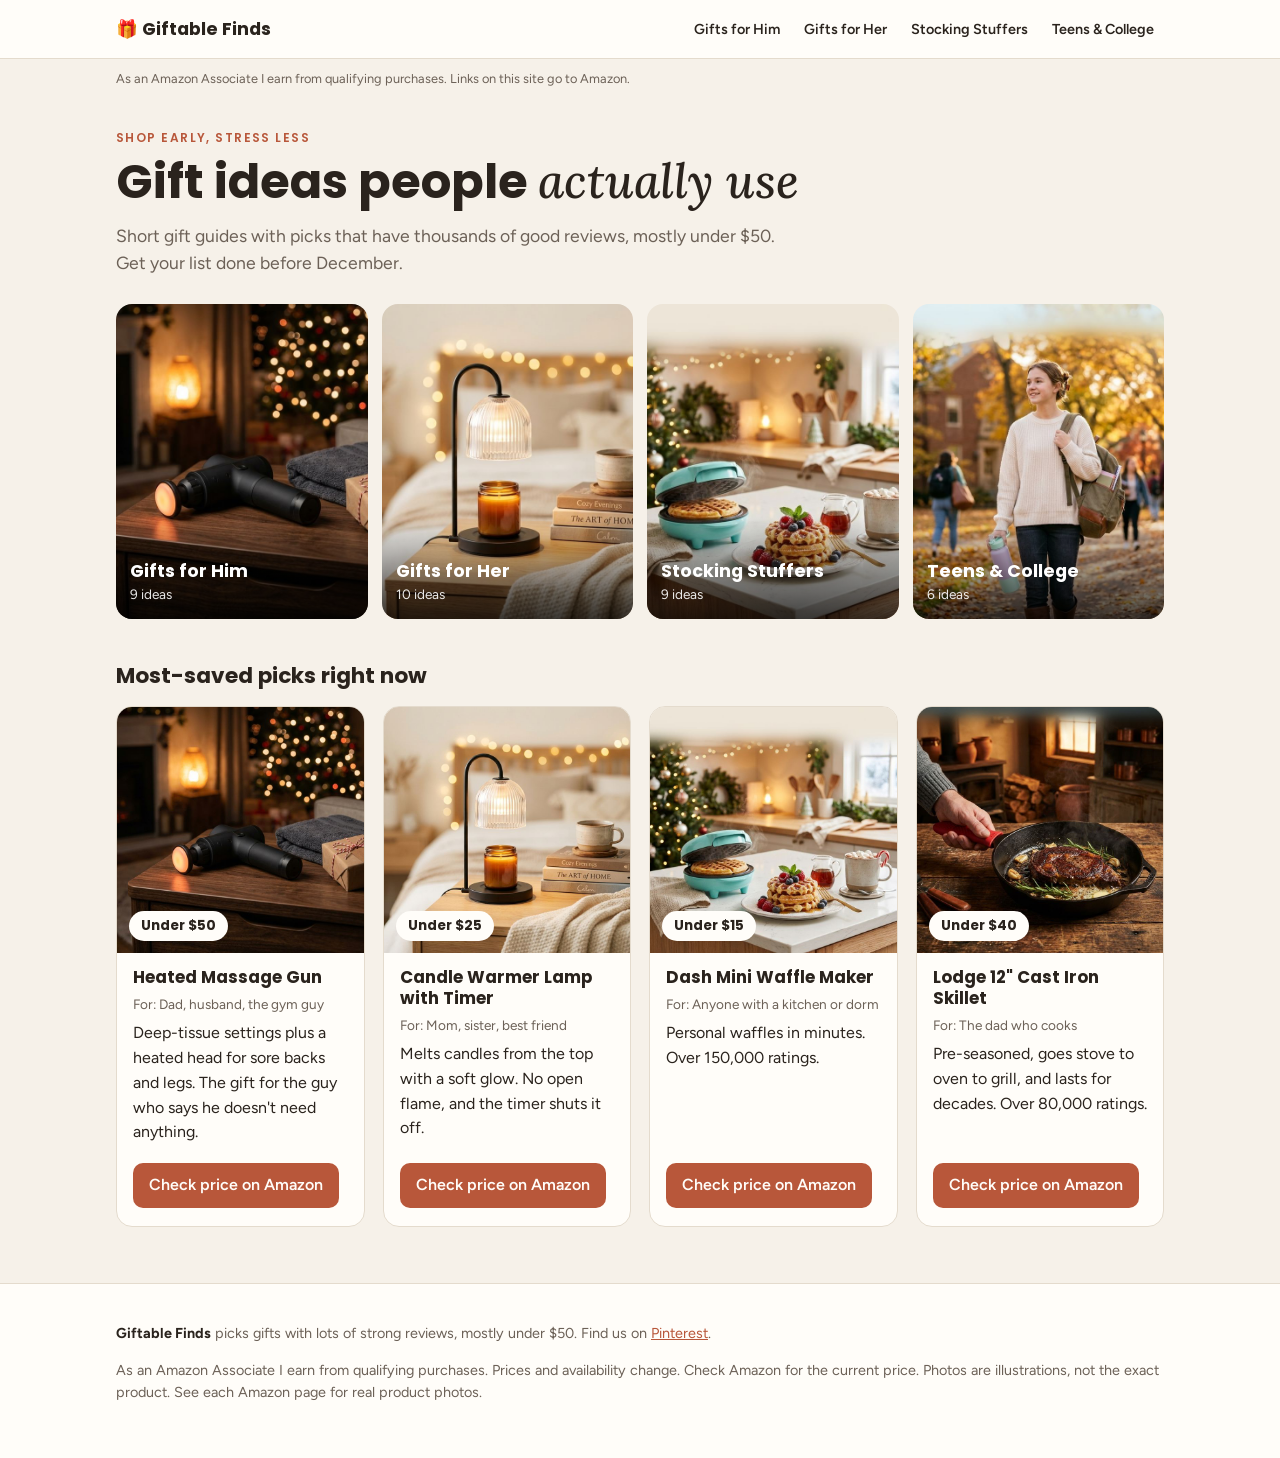
==== index.html @ d64aae1a "Add files via upload" ====
<!doctype html>
<html lang="en">
<head>
<meta charset="utf-8">
<meta name="viewport" content="width=device-width, initial-scale=1">
<meta name="p:domain_verify" content="f57af16468a3837883c127190c3ae38b"/>
<title>Gift Ideas People Actually Use | Giftable Finds</title>
<meta name="description" content="Hand-picked gift guides for him, her, teens and stocking stuffers, mostly under $50.">
<link rel="canonical" href="https://giftablefindsco.github.io/">
<meta property="og:title" content="Gift Ideas People Actually Use">
<meta property="og:description" content="Hand-picked gift guides for him, her, teens and stocking stuffers, mostly under $50.">
<meta property="og:type" content="website">
<link rel="preconnect" href="https://fonts.googleapis.com">
<link rel="preconnect" href="https://fonts.gstatic.com" crossorigin>
<link rel="stylesheet" href="https://fonts.googleapis.com/css2?family=Lora:ital,wght@1,500&family=Poppins:wght@600;700&family=Figtree:wght@400;600&display=swap">
<link rel="stylesheet" href="style.css">
<link rel="icon" href="img-icon.png">
</head>
<body>
<header class="top"><div class="wrap bar">
  <a class="brand" href="index.html">🎁 Giftable Finds</a>
  <nav><a href="gifts-for-him.html">Gifts for Him</a><a href="gifts-for-her.html">Gifts for Her</a><a href="stocking-stuffers.html">Stocking Stuffers</a><a href="gifts-for-teens.html">Teens &amp; College</a></nav>
</div></header>
<p class="disc wrap">As an Amazon Associate I earn from qualifying purchases. Links on this site go to Amazon.</p>

<main class="wrap">
  <section class="hero">
    <p class="eyebrow">Shop early, stress less</p>
    <h1>Gift ideas people <em>actually use</em></h1>
    <p class="lede">Short gift guides with picks that have thousands of good reviews, mostly under $50. Get your list done before December.</p>
  </section>
  <section class="tiles"><a class="tile" href="gifts-for-him.html">
  <img src="img-massage.jpg" alt="" width="720" height="720" loading="lazy">
  <span class="tl"><strong>Gifts for Him</strong><em>9 ideas</em></span></a><a class="tile" href="gifts-for-her.html">
  <img src="img-candle.jpg" alt="" width="720" height="720" loading="lazy">
  <span class="tl"><strong>Gifts for Her</strong><em>10 ideas</em></span></a><a class="tile" href="stocking-stuffers.html">
  <img src="img-waffle.jpg" alt="" width="720" height="720" loading="lazy">
  <span class="tl"><strong>Stocking Stuffers</strong><em>9 ideas</em></span></a><a class="tile" href="gifts-for-teens.html">
  <img src="img-bottle.jpg" alt="" width="720" height="720" loading="lazy">
  <span class="tl"><strong>Teens &amp; College</strong><em>6 ideas</em></span></a></section>
  <section class="more"><h2>Most-saved picks right now</h2></section>
  <section class="grid"><article class="card">
  <a class="ph" href="https://www.amazon.com/dp/B0DB86TWRJ?tag=giftablefin0d-20" target="_blank" rel="sponsored noopener">
    <img src="img-massage.jpg" alt="Heated Massage Gun gift idea (illustration)" width="720" height="720" loading="lazy" data-pin-description="Heated Massage Gun: gift idea under $50">
    <span class="tier">Under $50</span>
  </a>
  <div class="body">
    <h3>Heated Massage Gun</h3>
    <p class="who">For: Dad, husband, the gym guy</p>
    <p>Deep-tissue settings plus a heated head for sore backs and legs. The gift for the guy who says he doesn&#x27;t need anything.</p>
    <a class="btn" href="https://www.amazon.com/dp/B0DB86TWRJ?tag=giftablefin0d-20" target="_blank" rel="sponsored noopener">Check price on Amazon</a>
  </div>
</article><article class="card">
  <a class="ph" href="https://www.amazon.com/dp/B0CTJGJL2T?tag=giftablefin0d-20" target="_blank" rel="sponsored noopener">
    <img src="img-candle.jpg" alt="Candle Warmer Lamp with Timer gift idea (illustration)" width="720" height="720" loading="lazy" data-pin-description="Candle Warmer Lamp with Timer: gift idea under $25">
    <span class="tier">Under $25</span>
  </a>
  <div class="body">
    <h3>Candle Warmer Lamp with Timer</h3>
    <p class="who">For: Mom, sister, best friend</p>
    <p>Melts candles from the top with a soft glow. No open flame, and the timer shuts it off.</p>
    <a class="btn" href="https://www.amazon.com/dp/B0CTJGJL2T?tag=giftablefin0d-20" target="_blank" rel="sponsored noopener">Check price on Amazon</a>
  </div>
</article><article class="card">
  <a class="ph" href="https://www.amazon.com/dp/B010TCP3SC?tag=giftablefin0d-20" target="_blank" rel="sponsored noopener">
    <img src="img-waffle.jpg" alt="Dash Mini Waffle Maker gift idea (illustration)" width="720" height="720" loading="lazy" data-pin-description="Dash Mini Waffle Maker: gift idea under $15">
    <span class="tier">Under $15</span>
  </a>
  <div class="body">
    <h3>Dash Mini Waffle Maker</h3>
    <p class="who">For: Anyone with a kitchen or dorm</p>
    <p>Personal waffles in minutes. Over 150,000 ratings.</p>
    <a class="btn" href="https://www.amazon.com/dp/B010TCP3SC?tag=giftablefin0d-20" target="_blank" rel="sponsored noopener">Check price on Amazon</a>
  </div>
</article><article class="card">
  <a class="ph" href="https://www.amazon.com/dp/B00G2XGC88?tag=giftablefin0d-20" target="_blank" rel="sponsored noopener">
    <img src="img-skillet.jpg" alt="Lodge 12&quot; Cast Iron Skillet gift idea (illustration)" width="720" height="720" loading="lazy" data-pin-description="Lodge 12&quot; Cast Iron Skillet: gift idea under $40">
    <span class="tier">Under $40</span>
  </a>
  <div class="body">
    <h3>Lodge 12&quot; Cast Iron Skillet</h3>
    <p class="who">For: The dad who cooks</p>
    <p>Pre-seasoned, goes stove to oven to grill, and lasts for decades. Over 80,000 ratings.</p>
    <a class="btn" href="https://www.amazon.com/dp/B00G2XGC88?tag=giftablefin0d-20" target="_blank" rel="sponsored noopener">Check price on Amazon</a>
  </div>
</article></section>
</main>
<footer><div class="wrap">
<p><strong>Giftable Finds</strong> picks gifts with lots of strong reviews, mostly under $50. Find us on <a href="https://www.pinterest.com/giftablefindsco/" rel="noopener">Pinterest</a>.</p>
<p>As an Amazon Associate I earn from qualifying purchases. Prices and availability change. Check Amazon for the current price. Photos are illustrations, not the exact product. See each Amazon page for real product photos.</p>
</div></footer>
<script async defer src="https://assets.pinterest.com/js/pinit.js" data-pin-hover="true"></script>
</body></html>
---- style.css ----
:root{
  --bg:#f6f1e9; --surface:#fffdf9; --ink:#2a231d; --muted:#6c6157; --line:#e4dbcd;
  --accent:#b8573a; --accent-ink:#fffdf9; --soft:#efe4d4;
  --display:"Poppins",system-ui,sans-serif; --serif:"Lora",Georgia,serif; --body:"Figtree",system-ui,sans-serif;
}
*{box-sizing:border-box}
html{-webkit-text-size-adjust:100%}
body{margin:0;background:var(--bg);color:var(--ink);font:16px/1.55 var(--body)}
img{max-width:100%;display:block}
a{color:var(--accent)}
.wrap{max-width:1080px;margin:0 auto;padding:0 16px}
.top{background:var(--surface);border-bottom:1px solid var(--line);position:sticky;top:0;z-index:5}
.bar{display:flex;align-items:center;justify-content:space-between;gap:12px;min-height:58px;flex-wrap:wrap;padding-block:8px}
.brand{font:700 1.1rem var(--display);color:var(--ink);text-decoration:none}
nav{display:flex;gap:4px;flex-wrap:wrap}
nav a{font-weight:600;font-size:.9rem;color:var(--ink);text-decoration:none;padding:6px 10px;border-radius:999px}
nav a:hover{background:var(--soft)}
.disc{font-size:.8rem;color:var(--muted);margin:10px auto 0}
.hero{padding:40px 0 28px;max-width:760px}
.hero.small{padding-top:28px}
.eyebrow{font:600 .75rem var(--display);letter-spacing:.12em;text-transform:uppercase;color:var(--accent);margin:0 0 8px}
h1{font:700 clamp(1.9rem,5.5vw,3rem)/1.08 var(--display);margin:0;text-wrap:balance}
h1 em{font-family:var(--serif);font-weight:500}
.lede{font-size:1.1rem;color:var(--muted);margin:14px 0 0;max-width:62ch}
h2{font:700 1.35rem var(--display);margin:0 0 14px}
.tiles{display:grid;grid-template-columns:repeat(4,1fr);gap:14px}
@media (max-width:820px){.tiles{grid-template-columns:repeat(2,1fr)}}
.tile{position:relative;border-radius:16px;overflow:hidden;aspect-ratio:4/5;color:#fff;text-decoration:none;background:#222}
.tile img{width:100%;height:100%;object-fit:cover;transition:transform .4s}
.tile:hover img{transform:scale(1.04)}
.tile .tl{position:absolute;inset:auto 0 0 0;padding:40px 14px 14px;background:linear-gradient(transparent,rgba(0,0,0,.72));display:flex;flex-direction:column}
.tile strong{font:700 1.1rem var(--display)}
.tile em{font-style:normal;font-size:.85rem;opacity:.9}
.more{margin-top:40px}
.grid{display:grid;grid-template-columns:repeat(auto-fill,minmax(230px,1fr));gap:18px;margin-top:6px}
.card{background:var(--surface);border:1px solid var(--line);border-radius:16px;overflow:hidden;display:flex;flex-direction:column}
.ph{position:relative;display:block;aspect-ratio:1/1;background:var(--soft)}
.ph img{width:100%;height:100%;object-fit:cover}
.tier{position:absolute;left:12px;bottom:12px;background:var(--surface);color:var(--ink);font:700 .85rem var(--display);padding:5px 12px;border-radius:999px}
.body{padding:14px 16px 18px;display:flex;flex-direction:column;gap:6px;flex:1}
.body h3{font:700 1.05rem/1.25 var(--display);margin:0}
.num{display:inline-grid;place-items:center;width:1.6em;height:1.6em;border-radius:50%;background:var(--accent);color:var(--accent-ink);font-size:.8rem;margin-right:8px;vertical-align:2px}
.who{font-size:.85rem;color:var(--muted);margin:0}
.body p{margin:0}
.btn{margin-top:auto;align-self:flex-start;background:var(--accent);color:var(--accent-ink);text-decoration:none;font-weight:600;padding:10px 16px;border-radius:10px;white-space:nowrap}
.body .btn{margin-top:auto}
.body p:last-of-type{margin-bottom:12px}
.btn:hover{filter:brightness(1.07)}
.btn:focus-visible,nav a:focus-visible,.tile:focus-visible{outline:3px solid var(--ink);outline-offset:2px}
.chips{display:flex;gap:8px;flex-wrap:wrap}
.chip{background:var(--surface);border:1px solid var(--line);padding:8px 14px;border-radius:999px;text-decoration:none;color:var(--ink);font-weight:600}
footer{margin-top:56px;border-top:1px solid var(--line);background:var(--surface);padding:24px 0 40px;font-size:.9rem;color:var(--muted)}
footer strong{color:var(--ink)}
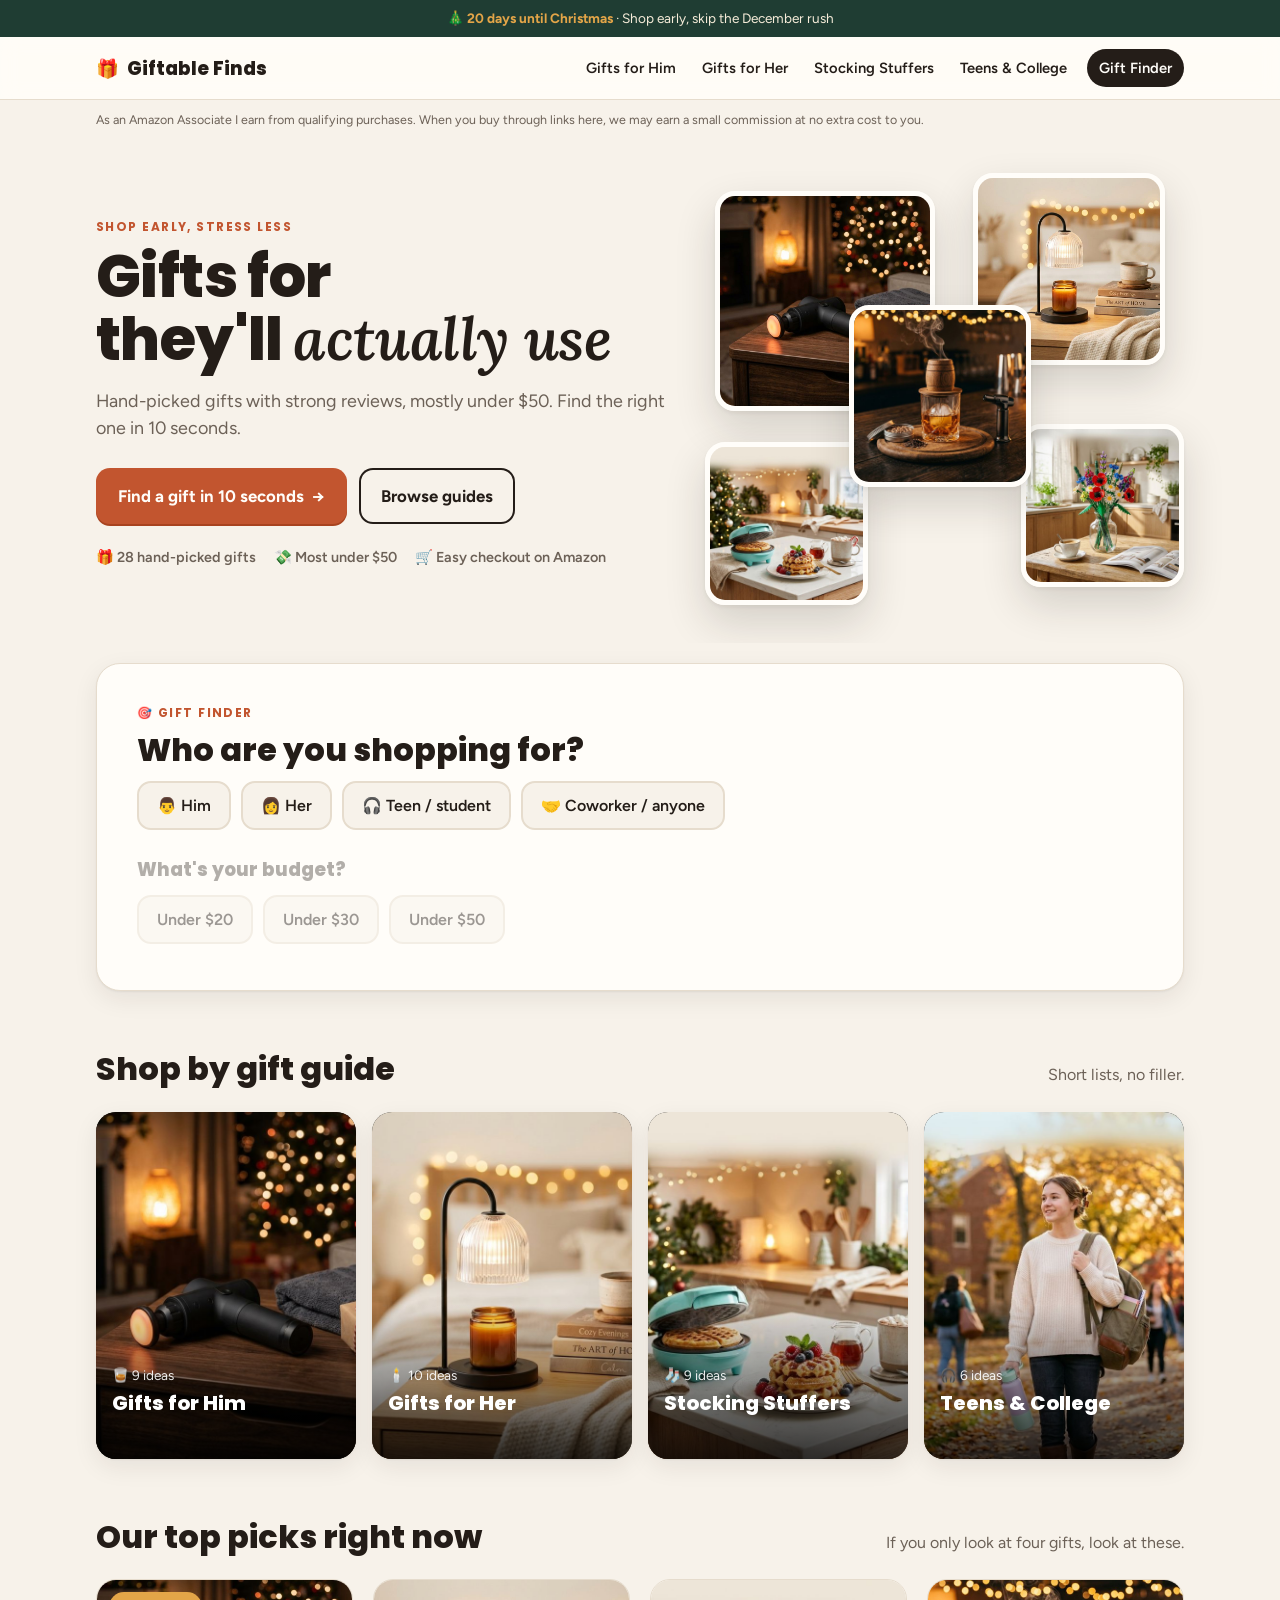
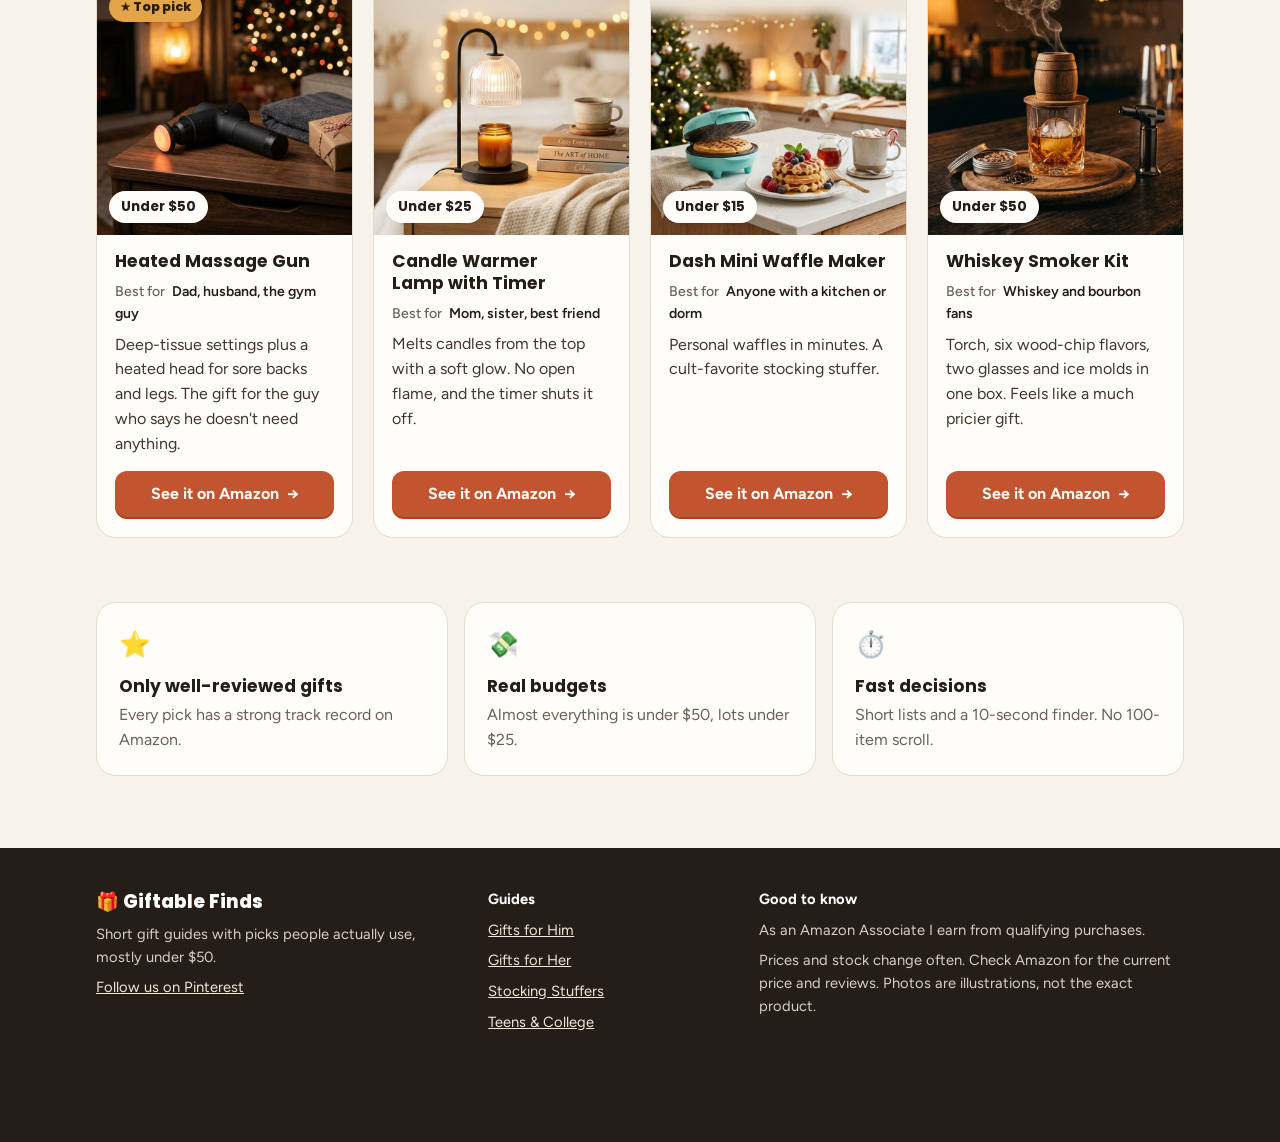
==== commit 8a97c554: "Site redesign: gift finder quiz, top picks, budget filters, animations" ====
--- a/index.html
+++ b/index.html
@@ -5,89 +5,135 @@
 <meta name="viewport" content="width=device-width, initial-scale=1">
 <meta name="p:domain_verify" content="f57af16468a3837883c127190c3ae38b"/>
 <title>Gift Ideas People Actually Use | Giftable Finds</title>
-<meta name="description" content="Hand-picked gift guides for him, her, teens and stocking stuffers, mostly under $50.">
+<meta name="description" content="Gift guides for him, her, teens and stocking stuffers, mostly under $50, plus a 10-second gift finder.">
 <link rel="canonical" href="https://giftablefindsco.github.io/">
 <meta property="og:title" content="Gift Ideas People Actually Use">
-<meta property="og:description" content="Hand-picked gift guides for him, her, teens and stocking stuffers, mostly under $50.">
+<meta property="og:description" content="Gift guides for him, her, teens and stocking stuffers, mostly under $50, plus a 10-second gift finder.">
 <meta property="og:type" content="website">
+<meta property="og:image" content="https://giftablefindsco.github.io/img-massage.jpg">
+<meta name="theme-color" content="#b8573a">
 <link rel="preconnect" href="https://fonts.googleapis.com">
 <link rel="preconnect" href="https://fonts.gstatic.com" crossorigin>
-<link rel="stylesheet" href="https://fonts.googleapis.com/css2?family=Lora:ital,wght@1,500&family=Poppins:wght@600;700&family=Figtree:wght@400;600&display=swap">
-<link rel="stylesheet" href="style.css">
+<link rel="stylesheet" href="https://fonts.googleapis.com/css2?family=Lora:ital,wght@1,500;1,600&family=Poppins:wght@600;700;800&family=Figtree:wght@400;500;600;700&display=swap">
+<link rel="stylesheet" href="style.css?v=2">
 <link rel="icon" href="img-icon.png">
 </head>
-<body>
+<body class="home">
+<div class="promo"><span class="promo-in">🎄 <b data-countdown>Christmas is coming</b> · Shop early, skip the December rush</span></div>
 <header class="top"><div class="wrap bar">
-  <a class="brand" href="index.html">🎁 Giftable Finds</a>
-  <nav><a href="gifts-for-him.html">Gifts for Him</a><a href="gifts-for-her.html">Gifts for Her</a><a href="stocking-stuffers.html">Stocking Stuffers</a><a href="gifts-for-teens.html">Teens &amp; College</a></nav>
+  <a class="brand" href="index.html"><span class="logo" aria-hidden="true">🎁</span> Giftable Finds</a>
+  <button class="menu-btn" aria-label="Open menu" aria-expanded="false" data-menu>☰</button>
+  <nav data-nav><a href="gifts-for-him.html">Gifts for Him</a><a href="gifts-for-her.html">Gifts for Her</a><a href="stocking-stuffers.html">Stocking Stuffers</a><a href="gifts-for-teens.html">Teens &amp; College</a><a class="nav-cta" href="index.html#quiz">Gift Finder</a></nav>
 </div></header>
-<p class="disc wrap">As an Amazon Associate I earn from qualifying purchases. Links on this site go to Amazon.</p>
+<p class="disc wrap">As an Amazon Associate I earn from qualifying purchases. When you buy through links here, we may earn a small commission at no extra cost to you.</p>
 
-<main class="wrap">
-  <section class="hero">
-    <p class="eyebrow">Shop early, stress less</p>
-    <h1>Gift ideas people <em>actually use</em></h1>
-    <p class="lede">Short gift guides with picks that have thousands of good reviews, mostly under $50. Get your list done before December.</p>
+<main>
+  <section class="hero"><div class="wrap hero-grid">
+    <div class="hero-copy">
+      <p class="eyebrow anim-up">Shop early, stress less</p>
+      <h1 class="anim-up d1">Gifts for <span class="rotator" aria-live="polite"><span data-rotate>Dad</span></span><br>they'll <em>actually use</em></h1>
+      <p class="lede anim-up d2">Hand-picked gifts with strong reviews, mostly under $50. Find the right one in 10 seconds.</p>
+      <div class="cta-row anim-up d3">
+        <a class="btn btn-lg pulse" href="#quiz">Find a gift in 10 seconds <span class="arr">→</span></a>
+        <a class="btn btn-ghost btn-lg" href="#guides">Browse guides</a>
+      </div>
+      <div class="trust anim-up d4"><span>🎁 28 hand-picked gifts</span><span>💸 Most under $50</span><span>🛒 Easy checkout on Amazon</span></div>
+    </div>
+    <div class="hero-art" aria-hidden="true"><img class="fl fl0" src="img-massage.jpg" alt="" width="720" height="720"><img class="fl fl1" src="img-candle.jpg" alt="" width="720" height="720"><img class="fl fl2" src="img-whiskey-smoker.jpg" alt="" width="720" height="720"><img class="fl fl3" src="img-waffle.jpg" alt="" width="720" height="720"><img class="fl fl4" src="img-flowers.jpg" alt="" width="720" height="720"><img class="fl fl5" src="img-beard.jpg" alt="" width="720" height="720"></div>
+  </div></section>
+
+  <section class="quiz wrap reveal" id="quiz">
+    <div class="quiz-card">
+      <p class="eyebrow">🎯 Gift Finder</p>
+      <h2>Who are you shopping for?</h2>
+      <div class="opts" data-q="who">
+        <button data-v="him">👨 Him</button><button data-v="her">👩 Her</button>
+        <button data-v="teen">🎧 Teen / student</button><button data-v="anyone">🤝 Coworker / anyone</button>
+      </div>
+      <h3 class="q2">What's your budget?</h3>
+      <div class="opts" data-q="budget">
+        <button data-v="20">Under $20</button><button data-v="30">Under $30</button><button data-v="50">Under $50</button>
+      </div>
+      <div class="results" data-results aria-live="polite"></div>
+    </div>
   </section>
-  <section class="tiles"><a class="tile" href="gifts-for-him.html">
+
+  <section class="wrap" id="guides">
+    <div class="sec-head reveal"><h2>Shop by gift guide</h2><p>Short lists, no filler.</p></div>
+    <div class="tiles"><a class="tile reveal" href="gifts-for-him.html" style="--d:0">
   <img src="img-massage.jpg" alt="" width="720" height="720" loading="lazy">
-  <span class="tl"><strong>Gifts for Him</strong><em>9 ideas</em></span></a><a class="tile" href="gifts-for-her.html">
+  <span class="tl"><em>🥃 9 ideas</em><strong>Gifts for Him</strong><span class="go">Browse →</span></span></a><a class="tile reveal" href="gifts-for-her.html" style="--d:1">
   <img src="img-candle.jpg" alt="" width="720" height="720" loading="lazy">
-  <span class="tl"><strong>Gifts for Her</strong><em>10 ideas</em></span></a><a class="tile" href="stocking-stuffers.html">
+  <span class="tl"><em>🕯️ 10 ideas</em><strong>Gifts for Her</strong><span class="go">Browse →</span></span></a><a class="tile reveal" href="stocking-stuffers.html" style="--d:2">
   <img src="img-waffle.jpg" alt="" width="720" height="720" loading="lazy">
-  <span class="tl"><strong>Stocking Stuffers</strong><em>9 ideas</em></span></a><a class="tile" href="gifts-for-teens.html">
+  <span class="tl"><em>🧦 9 ideas</em><strong>Stocking Stuffers</strong><span class="go">Browse →</span></span></a><a class="tile reveal" href="gifts-for-teens.html" style="--d:3">
   <img src="img-bottle.jpg" alt="" width="720" height="720" loading="lazy">
-  <span class="tl"><strong>Teens &amp; College</strong><em>6 ideas</em></span></a></section>
-  <section class="more"><h2>Most-saved picks right now</h2></section>
-  <section class="grid"><article class="card">
-  <a class="ph" href="https://www.amazon.com/dp/B0DB86TWRJ?tag=giftablefin0d-20" target="_blank" rel="sponsored noopener">
+  <span class="tl"><em>🎧 6 ideas</em><strong>Teens &amp; College</strong><span class="go">Browse →</span></span></a></div>
+  </section>
+
+  <section class="wrap">
+    <div class="sec-head reveal"><h2>Our top picks right now</h2><p>If you only look at four gifts, look at these.</p></div>
+    <div class="grid"><article class="card reveal" data-budget="50">
+  <a class="ph" href="https://www.amazon.com/dp/B0DB86TWRJ?tag=giftablefin0d-20" target="_blank" rel="sponsored noopener" data-out="massage">
     <img src="img-massage.jpg" alt="Heated Massage Gun gift idea (illustration)" width="720" height="720" loading="lazy" data-pin-description="Heated Massage Gun: gift idea under $50">
-    <span class="tier">Under $50</span>
+    <span class="badge">★ Top pick</span><span class="tier">Under $50</span>
   </a>
   <div class="body">
     <h3>Heated Massage Gun</h3>
-    <p class="who">For: Dad, husband, the gym guy</p>
-    <p>Deep-tissue settings plus a heated head for sore backs and legs. The gift for the guy who says he doesn&#x27;t need anything.</p>
-    <a class="btn" href="https://www.amazon.com/dp/B0DB86TWRJ?tag=giftablefin0d-20" target="_blank" rel="sponsored noopener">Check price on Amazon</a>
+    <p class="who"><span>Best for</span> Dad, husband, the gym guy</p>
+    <p class="blurb">Deep-tissue settings plus a heated head for sore backs and legs. The gift for the guy who says he doesn&#x27;t need anything.</p>
+    <a class="btn" href="https://www.amazon.com/dp/B0DB86TWRJ?tag=giftablefin0d-20" target="_blank" rel="sponsored noopener" data-out="massage">See it on Amazon <span class="arr">→</span></a>
   </div>
-</article><article class="card">
-  <a class="ph" href="https://www.amazon.com/dp/B0CTJGJL2T?tag=giftablefin0d-20" target="_blank" rel="sponsored noopener">
+</article><article class="card reveal" data-budget="25">
+  <a class="ph" href="https://www.amazon.com/dp/B0CTJGJL2T?tag=giftablefin0d-20" target="_blank" rel="sponsored noopener" data-out="candle">
     <img src="img-candle.jpg" alt="Candle Warmer Lamp with Timer gift idea (illustration)" width="720" height="720" loading="lazy" data-pin-description="Candle Warmer Lamp with Timer: gift idea under $25">
     <span class="tier">Under $25</span>
   </a>
   <div class="body">
     <h3>Candle Warmer Lamp with Timer</h3>
-    <p class="who">For: Mom, sister, best friend</p>
-    <p>Melts candles from the top with a soft glow. No open flame, and the timer shuts it off.</p>
-    <a class="btn" href="https://www.amazon.com/dp/B0CTJGJL2T?tag=giftablefin0d-20" target="_blank" rel="sponsored noopener">Check price on Amazon</a>
+    <p class="who"><span>Best for</span> Mom, sister, best friend</p>
+    <p class="blurb">Melts candles from the top with a soft glow. No open flame, and the timer shuts it off.</p>
+    <a class="btn" href="https://www.amazon.com/dp/B0CTJGJL2T?tag=giftablefin0d-20" target="_blank" rel="sponsored noopener" data-out="candle">See it on Amazon <span class="arr">→</span></a>
   </div>
-</article><article class="card">
-  <a class="ph" href="https://www.amazon.com/dp/B010TCP3SC?tag=giftablefin0d-20" target="_blank" rel="sponsored noopener">
+</article><article class="card reveal" data-budget="15">
+  <a class="ph" href="https://www.amazon.com/dp/B010TCP3SC?tag=giftablefin0d-20" target="_blank" rel="sponsored noopener" data-out="waffle">
     <img src="img-waffle.jpg" alt="Dash Mini Waffle Maker gift idea (illustration)" width="720" height="720" loading="lazy" data-pin-description="Dash Mini Waffle Maker: gift idea under $15">
     <span class="tier">Under $15</span>
   </a>
   <div class="body">
     <h3>Dash Mini Waffle Maker</h3>
-    <p class="who">For: Anyone with a kitchen or dorm</p>
-    <p>Personal waffles in minutes. Over 150,000 ratings.</p>
-    <a class="btn" href="https://www.amazon.com/dp/B010TCP3SC?tag=giftablefin0d-20" target="_blank" rel="sponsored noopener">Check price on Amazon</a>
+    <p class="who"><span>Best for</span> Anyone with a kitchen or dorm</p>
+    <p class="blurb">Personal waffles in minutes. A cult-favorite stocking stuffer.</p>
+    <a class="btn" href="https://www.amazon.com/dp/B010TCP3SC?tag=giftablefin0d-20" target="_blank" rel="sponsored noopener" data-out="waffle">See it on Amazon <span class="arr">→</span></a>
   </div>
-</article><article class="card">
-  <a class="ph" href="https://www.amazon.com/dp/B00G2XGC88?tag=giftablefin0d-20" target="_blank" rel="sponsored noopener">
-    <img src="img-skillet.jpg" alt="Lodge 12&quot; Cast Iron Skillet gift idea (illustration)" width="720" height="720" loading="lazy" data-pin-description="Lodge 12&quot; Cast Iron Skillet: gift idea under $40">
-    <span class="tier">Under $40</span>
+</article><article class="card reveal" data-budget="50">
+  <a class="ph" href="https://www.amazon.com/dp/B0BJV68C17?tag=giftablefin0d-20" target="_blank" rel="sponsored noopener" data-out="whiskey-smoker">
+    <img src="img-whiskey-smoker.jpg" alt="Whiskey Smoker Kit gift idea (illustration)" width="720" height="720" loading="lazy" data-pin-description="Whiskey Smoker Kit: gift idea under $50">
+    <span class="tier">Under $50</span>
   </a>
   <div class="body">
-    <h3>Lodge 12&quot; Cast Iron Skillet</h3>
-    <p class="who">For: The dad who cooks</p>
-    <p>Pre-seasoned, goes stove to oven to grill, and lasts for decades. Over 80,000 ratings.</p>
-    <a class="btn" href="https://www.amazon.com/dp/B00G2XGC88?tag=giftablefin0d-20" target="_blank" rel="sponsored noopener">Check price on Amazon</a>
+    <h3>Whiskey Smoker Kit</h3>
+    <p class="who"><span>Best for</span> Whiskey and bourbon fans</p>
+    <p class="blurb">Torch, six wood-chip flavors, two glasses and ice molds in one box. Feels like a much pricier gift.</p>
+    <a class="btn" href="https://www.amazon.com/dp/B0BJV68C17?tag=giftablefin0d-20" target="_blank" rel="sponsored noopener" data-out="whiskey-smoker">See it on Amazon <span class="arr">→</span></a>
   </div>
-</article></section>
+</article></div>
+  </section>
+
+  <section class="wrap why reveal">
+    <div><span>⭐</span><h3>Only well-reviewed gifts</h3><p>Every pick has a strong track record on Amazon.</p></div>
+    <div><span>💸</span><h3>Real budgets</h3><p>Almost everything is under $50, lots under $25.</p></div>
+    <div><span>⏱️</span><h3>Fast decisions</h3><p>Short lists and a 10-second finder. No 100-item scroll.</p></div>
+  </section>
 </main>
-<footer><div class="wrap">
-<p><strong>Giftable Finds</strong> picks gifts with lots of strong reviews, mostly under $50. Find us on <a href="https://www.pinterest.com/giftablefindsco/" rel="noopener">Pinterest</a>.</p>
-<p>As an Amazon Associate I earn from qualifying purchases. Prices and availability change. Check Amazon for the current price. Photos are illustrations, not the exact product. See each Amazon page for real product photos.</p>
+<footer><div class="wrap foot">
+<div><p class="brand">🎁 Giftable Finds</p><p>Short gift guides with picks people actually use, mostly under $50.</p>
+<p><a href="https://www.pinterest.com/giftablefindsco/" rel="noopener">Follow us on Pinterest</a></p></div>
+<div><p><strong>Guides</strong></p><p><a href="gifts-for-him.html">Gifts for Him</a></p><p><a href="gifts-for-her.html">Gifts for Her</a></p><p><a href="stocking-stuffers.html">Stocking Stuffers</a></p><p><a href="gifts-for-teens.html">Teens &amp; College</a></p></div>
+<div><p><strong>Good to know</strong></p><p>As an Amazon Associate I earn from qualifying purchases.</p><p>Prices and stock change often. Check Amazon for the current price and reviews. Photos are illustrations, not the exact product.</p></div>
 </div></footer>
+
+<script>window.GF={"massage":{"n":"Heated Massage Gun","u":"https://www.amazon.com/dp/B0DB86TWRJ?tag=giftablefin0d-20","i":"img-massage.jpg","t":"Under $50","b":50,"w":"Dad, husband, the gym guy","d":"Deep-tissue settings plus a heated head for sore backs and legs. The gift for the guy who says he doesn't need anything.","r":["him"]},"whiskey-smoker":{"n":"Whiskey Smoker Kit","u":"https://www.amazon.com/dp/B0BJV68C17?tag=giftablefin0d-20","i":"img-whiskey-smoker.jpg","t":"Under $50","b":50,"w":"Whiskey and bourbon fans","d":"Torch, six wood-chip flavors, two glasses and ice molds in one box. Feels like a much pricier gift.","r":["him"]},"whiskey-glasses":{"n":"Whiskey Glasses & Chilling Stones Set","u":"https://www.amazon.com/dp/B08F7L8S2R?tag=giftablefin0d-20","i":"img-whiskey-glasses.jpg","t":"Under $25","b":25,"w":"Boyfriend, groomsmen, dad","d":"Heavy rocks glasses plus granite stones that chill a pour without watering it down.","r":["him"]},"skillet":{"n":"Lodge 12\" Cast Iron Skillet","u":"https://www.amazon.com/dp/B00G2XGC88?tag=giftablefin0d-20","i":"img-skillet.jpg","t":"Under $40","b":40,"w":"The dad who cooks","d":"Pre-seasoned, goes stove to oven to grill, and lasts for decades.","r":["him"]},"beard":{"n":"Beard Grooming Kit","u":"https://www.amazon.com/dp/B078N1DBY9?tag=giftablefin0d-20","i":"img-beard.jpg","t":"Under $20","b":20,"w":"Any guy with a beard","d":"Wash, conditioner, oil, balm, comb, brush and scissors in a gift box. An easy stocking stuffer.","r":["him"]},"dopp":{"n":"Buffalo Leather Toiletry Bag","u":"https://www.amazon.com/dp/B01LK3VAGI?tag=giftablefin0d-20","i":"img-dopp.jpg","t":"Under $30","b":30,"w":"Guys who travel","d":"Rugged leather with a water-resistant lining. Gets better looking with age.","r":["him"]},"charger":{"n":"3-in-1 Wireless Charging Stand","u":"https://www.amazon.com/dp/B0CNTH3F7P?tag=giftablefin0d-20","i":"img-charger.jpg","t":"Under $20","b":20,"w":"iPhone + Apple Watch users","d":"Charges phone, watch and earbuds in one spot on the nightstand.","r":["him","teen","anyone"]},"thermometer":{"n":"Wireless Meat Thermometer","u":"https://www.amazon.com/dp/B08K2G5Y78?tag=giftablefin0d-20","i":"img-thermometer.jpg","t":"Under $40","b":40,"w":"Grill dads","d":"Checks the temp from his phone, so brisket and steak come out right without guessing.","r":["him"]},"beanie":{"n":"LED Bluetooth Beanie","u":"https://www.amazon.com/dp/B09FFB6T63?tag=giftablefin0d-20","i":"img-beanie.jpg","t":"Under $20","b":20,"w":"Runners, dog walkers","d":"A warm knit hat with a built-in headlamp and headphones.","r":["him","teen"]},"candle":{"n":"Candle Warmer Lamp with Timer","u":"https://www.amazon.com/dp/B0CTJGJL2T?tag=giftablefin0d-20","i":"img-candle.jpg","t":"Under $25","b":25,"w":"Mom, sister, best friend","d":"Melts candles from the top with a soft glow. No open flame, and the timer shuts it off.","r":["her","anyone"]},"hoodie":{"n":"Wearable Blanket Hoodie","u":"https://www.amazon.com/dp/B0BX92ZT75?tag=giftablefin0d-20","i":"img-hoodie.jpg","t":"Under $30","b":30,"w":"The mom who's always cold","d":"Oversized sherpa-lined hoodie she'll live in all winter.","r":["her"]},"blanket":{"n":"Heated Throw Blanket","u":"https://www.amazon.com/dp/B0BZR6YBHK?tag=giftablefin0d-20","i":"img-blanket.jpg","t":"Under $40","b":40,"w":"Anyone who loves cozy nights","d":"Soft flannel throw with fast heat-up, several heat levels and an auto-off timer.","r":["her","anyone"]},"eyemask":{"n":"RENPHO Heated Eye Massager","u":"https://www.amazon.com/dp/B07SM61FCT?tag=giftablefin0d-20","i":"img-eyemask.jpg","t":"Under $50","b":50,"w":"Self-care lovers","d":"Gentle heat and massage around the eyes. A spa night she can have at home.","r":["her"]},"slippers":{"n":"Memory Foam Slippers","u":"https://www.amazon.com/dp/B08V4WH3DS?tag=giftablefin0d-20","i":"img-slippers.jpg","t":"Under $20","b":20,"w":"Mom, grandma","d":"Plush memory foam slippers she'll wear every morning.","r":["her"]},"neckmassager":{"n":"Shiatsu Neck & Shoulder Massager","u":"https://www.amazon.com/dp/B0DHL5WS49?tag=giftablefin0d-20","i":"img-neckmassager.jpg","t":"Under $30","b":30,"w":"Desk workers, busy moms","d":"Kneading nodes with soothing heat that drape over the neck and shoulders.","r":["her"]},"sleep":{"n":"Bluetooth Sleep Headphones Headband","u":"https://www.amazon.com/dp/B07SHBQY7Z?tag=giftablefin0d-20","i":"img-sleep.jpg","t":"Under $20","b":20,"w":"Podcast-to-sleep people","d":"Soft headband with thin speakers that stay comfy even for side sleepers.","r":["her","teen"]},"flowers":{"n":"LEGO Botanicals Wildflower Bouquet","u":"https://www.amazon.com/dp/B0BGQL5B3Q?tag=giftablefin0d-20","i":"img-flowers.jpg","t":"Under $50","b":50,"w":"Adults who like a calm build","d":"A relaxing build that turns into flowers that never wilt.","r":["her"]},"tumbler":{"n":"40 oz Insulated Tumbler with Handle","u":"https://www.amazon.com/dp/B0BHBP1X1B?tag=giftablefin0d-20","i":"img-tumbler.jpg","t":"Under $20","b":20,"w":"Her, coworkers","d":"Big insulated tumbler with a handle and straw that keeps drinks cold for hours.","r":["her","anyone"]},"wine":{"n":"Electric Wine Opener Gift Set","u":"https://www.amazon.com/dp/B0D3KSJ75G?tag=giftablefin0d-20","i":"img-wine.jpg","t":"Under $30","b":30,"w":"Hosts, wine lovers","d":"Rechargeable opener plus vacuum pump, foil cutter, aerator and stoppers.","r":["her","anyone"]},"burts":{"n":"Burt's Bees Gift Set","u":"https://www.amazon.com/dp/B00VK5SG46?tag=giftablefin0d-20","i":"img-burts.jpg","t":"Under $25","b":25,"w":"Teachers, coworkers","d":"Six skin-care classics in a giftable tin.","r":["anyone"]},"waffle":{"n":"Dash Mini Waffle Maker","u":"https://www.amazon.com/dp/B010TCP3SC?tag=giftablefin0d-20","i":"img-waffle.jpg","t":"Under $15","b":15,"w":"Anyone with a kitchen or dorm","d":"Personal waffles in minutes. A cult-favorite stocking stuffer.","r":["teen","anyone"]},"handwarmers":{"n":"Rechargeable Hand Warmers (2-Pack)","u":"https://www.amazon.com/dp/B0CG65PYBV?tag=giftablefin0d-20","i":"img-handwarmers.jpg","t":"Under $20","b":20,"w":"Cold-hands people","d":"USB-rechargeable warmers for cold walks, games and commutes.","r":["anyone"]},"readinglight":{"n":"Rechargeable Neck Reading Light","u":"https://www.amazon.com/dp/B07WNRN9WQ?tag=giftablefin0d-20","i":"img-readinglight.jpg","t":"Under $20","b":20,"w":"Book lovers","d":"Bendable light that sits around the neck so you can read in bed without a lamp.","r":["teen","anyone"]},"mugwarmer":{"n":"Coffee Mug Warmer","u":"https://www.amazon.com/dp/B0CC8DS2S5?tag=giftablefin0d-20","i":"img-mugwarmer.jpg","t":"Under $20","b":20,"w":"Coffee drinkers, coworkers","d":"Keeps coffee warm on the desk. No more microwaving.","r":["anyone"]},"speaker":{"n":"Waterproof Shower Speaker","u":"https://www.amazon.com/dp/B0DB18QHMS?tag=giftablefin0d-20","i":"img-speaker.jpg","t":"Under $25","b":25,"w":"Teens, music lovers","d":"Waterproof Bluetooth speaker for shower concerts.","r":["teen"]},"lapdesk":{"n":"Cushioned Laptop Lap Desk","u":"https://www.amazon.com/dp/B07W7SZJ25?tag=giftablefin0d-20","i":"img-lapdesk.jpg","t":"Under $30","b":30,"w":"College students","d":"Fits laptops up to 15.6\", with a cushion and a storage pocket. Homework from bed.","r":["teen"]},"bottle":{"n":"Owala FreeSip Water Bottle (24 oz)","u":"https://www.amazon.com/dp/B0BZYCJK89?tag=giftablefin0d-20","i":"img-bottle.jpg","t":"Under $30","b":30,"w":"Teens, students","d":"Sip through the straw or swig from the spout, and the lid locks for backpacks.","r":["teen"]},"projector":{"n":"Aurora Galaxy Projector","u":"https://www.amazon.com/dp/B0B4518KC2?tag=giftablefin0d-20","i":"img-projector.jpg","t":"Under $50","b":50,"w":"Teens' bedrooms","d":"Turns a ceiling into moving northern lights.","r":["teen"]}};</script>
+<script src="app.js?v=2" defer></script>
 <script async defer src="https://assets.pinterest.com/js/pinit.js" data-pin-hover="true"></script>
 </body></html>
--- a/style.css
+++ b/style.css
@@ -1,53 +1,201 @@
 :root{
-  --bg:#f6f1e9; --surface:#fffdf9; --ink:#2a231d; --muted:#6c6157; --line:#e4dbcd;
-  --accent:#b8573a; --accent-ink:#fffdf9; --soft:#efe4d4;
+  --bg:#f7f2ea; --surface:#fffdf9; --ink:#241d18; --muted:#6c6157; --line:#e6dccd;
+  --accent:#c2552f; --accent-2:#a8431f; --accent-ink:#fffdf9; --soft:#f0e4d3;
+  --green:#1f3d33; --gold:#e3a548;
   --display:"Poppins",system-ui,sans-serif; --serif:"Lora",Georgia,serif; --body:"Figtree",system-ui,sans-serif;
+  --shadow:0 1px 2px rgba(36,29,24,.06),0 8px 24px rgba(36,29,24,.08);
+  --shadow-lg:0 2px 4px rgba(36,29,24,.06),0 18px 40px rgba(36,29,24,.16);
+  --ease:cubic-bezier(.2,.8,.2,1);
 }
 *{box-sizing:border-box}
-html{-webkit-text-size-adjust:100%}
-body{margin:0;background:var(--bg);color:var(--ink);font:16px/1.55 var(--body)}
-img{max-width:100%;display:block}
+html{-webkit-text-size-adjust:100%;scroll-behavior:smooth}
+body{margin:0;background:var(--bg);color:var(--ink);font:16px/1.55 var(--body);overflow-x:hidden}
+img{max-width:100%;height:auto;display:block}
 a{color:var(--accent)}
-.wrap{max-width:1080px;margin:0 auto;padding:0 16px}
-.top{background:var(--surface);border-bottom:1px solid var(--line);position:sticky;top:0;z-index:5}
-.bar{display:flex;align-items:center;justify-content:space-between;gap:12px;min-height:58px;flex-wrap:wrap;padding-block:8px}
-.brand{font:700 1.1rem var(--display);color:var(--ink);text-decoration:none}
-nav{display:flex;gap:4px;flex-wrap:wrap}
-nav a{font-weight:600;font-size:.9rem;color:var(--ink);text-decoration:none;padding:6px 10px;border-radius:999px}
+.wrap{max-width:1120px;margin:0 auto;padding:0 16px}
+h1,h2,h3{text-wrap:balance}
+
+/* promo bar */
+.promo{background:var(--green);color:#f6ecd9;font-size:.85rem;text-align:center;padding:8px 12px;overflow:hidden}
+.promo-in{display:inline-block;animation:promo 1s var(--ease) both}
+.promo b{color:var(--gold)}
+@keyframes promo{from{transform:translateY(-120%);opacity:0}to{transform:none;opacity:1}}
+
+/* header */
+.top{background:rgba(255,253,249,.88);backdrop-filter:saturate(1.4) blur(10px);-webkit-backdrop-filter:saturate(1.4) blur(10px);border-bottom:1px solid var(--line);position:sticky;top:0;z-index:20}
+.bar{display:flex;align-items:center;justify-content:space-between;gap:12px;min-height:62px}
+.brand{font:800 1.15rem var(--display);color:var(--ink);text-decoration:none;display:flex;align-items:center;gap:8px;margin:0}
+.logo{display:inline-block;animation:wiggle 4s ease-in-out 1.2s infinite}
+@keyframes wiggle{0%,90%,100%{transform:rotate(0)}93%{transform:rotate(-12deg)}96%{transform:rotate(10deg)}}
+nav{display:flex;gap:2px;align-items:center}
+nav a{font-weight:600;font-size:.92rem;color:var(--ink);text-decoration:none;padding:8px 12px;border-radius:999px;transition:background .2s}
 nav a:hover{background:var(--soft)}
-.disc{font-size:.8rem;color:var(--muted);margin:10px auto 0}
-.hero{padding:40px 0 28px;max-width:760px}
-.hero.small{padding-top:28px}
-.eyebrow{font:600 .75rem var(--display);letter-spacing:.12em;text-transform:uppercase;color:var(--accent);margin:0 0 8px}
-h1{font:700 clamp(1.9rem,5.5vw,3rem)/1.08 var(--display);margin:0;text-wrap:balance}
-h1 em{font-family:var(--serif);font-weight:500}
-.lede{font-size:1.1rem;color:var(--muted);margin:14px 0 0;max-width:62ch}
-h2{font:700 1.35rem var(--display);margin:0 0 14px}
-.tiles{display:grid;grid-template-columns:repeat(4,1fr);gap:14px}
-@media (max-width:820px){.tiles{grid-template-columns:repeat(2,1fr)}}
-.tile{position:relative;border-radius:16px;overflow:hidden;aspect-ratio:4/5;color:#fff;text-decoration:none;background:#222}
-.tile img{width:100%;height:100%;object-fit:cover;transition:transform .4s}
-.tile:hover img{transform:scale(1.04)}
-.tile .tl{position:absolute;inset:auto 0 0 0;padding:40px 14px 14px;background:linear-gradient(transparent,rgba(0,0,0,.72));display:flex;flex-direction:column}
-.tile strong{font:700 1.1rem var(--display)}
+nav .nav-cta{background:var(--ink);color:var(--surface);margin-left:6px}
+nav .nav-cta:hover{background:var(--accent)}
+.menu-btn{display:none;background:none;border:1px solid var(--line);border-radius:10px;font-size:1.2rem;padding:6px 12px;color:var(--ink);cursor:pointer}
+@media (max-width:860px){
+  .menu-btn{display:block}
+  nav{position:absolute;left:0;right:0;top:100%;flex-direction:column;align-items:stretch;background:var(--surface);border-bottom:1px solid var(--line);padding:8px 16px 16px;gap:4px;transform-origin:top;transform:scaleY(.9);opacity:0;pointer-events:none;transition:.22s var(--ease)}
+  nav.open{opacity:1;transform:none;pointer-events:auto}
+  nav a{padding:12px 14px}
+  nav .nav-cta{margin:4px 0 0;text-align:center}
+}
+.disc{font-size:.78rem;color:var(--muted);margin:10px auto 0}
+
+/* type */
+.eyebrow{font:700 .75rem var(--display);letter-spacing:.12em;text-transform:uppercase;color:var(--accent);margin:0 0 10px}
+h1{font:800 clamp(2.1rem,6vw,3.7rem)/1.04 var(--display);margin:0;letter-spacing:-.01em}
+h1 em,h2 em{font-family:var(--serif);font-weight:600}
+h2{font:800 clamp(1.4rem,3.2vw,2rem)/1.15 var(--display);margin:0 0 6px}
+.lede{font-size:1.12rem;color:var(--muted);margin:16px 0 0;max-width:58ch}
+
+/* buttons */
+.btn{display:inline-flex;align-items:center;gap:8px;background:var(--accent);color:var(--accent-ink);text-decoration:none;font-weight:700;padding:11px 18px;border-radius:12px;border:0;cursor:pointer;white-space:nowrap;box-shadow:0 2px 0 var(--accent-2);transition:transform .15s var(--ease),box-shadow .15s,background .2s}
+.btn:hover{background:var(--accent-2);transform:translateY(-2px);box-shadow:0 6px 16px rgba(194,85,47,.35)}
+.btn:active{transform:translateY(0)}
+.btn .arr{display:inline-block;transition:transform .2s var(--ease)}
+.btn:hover .arr{transform:translateX(4px)}
+.btn-lg{font-size:1.05rem;padding:15px 22px;border-radius:14px}
+.btn-ghost{background:transparent;color:var(--ink);box-shadow:inset 0 0 0 2px var(--ink)}
+.btn-ghost:hover{background:var(--ink);color:var(--surface);box-shadow:inset 0 0 0 2px var(--ink)}
+.pulse{animation:pulse 2.6s ease-in-out 2s infinite}
+@keyframes pulse{0%,100%{box-shadow:0 2px 0 var(--accent-2),0 0 0 0 rgba(194,85,47,.45)}50%{box-shadow:0 2px 0 var(--accent-2),0 0 0 12px rgba(194,85,47,0)}}
+a:focus-visible,button:focus-visible{outline:3px solid var(--ink);outline-offset:3px}
+
+/* load-in animations */
+.anim-up{animation:up .8s var(--ease) both}
+.d1{animation-delay:.08s}.d2{animation-delay:.16s}.d3{animation-delay:.24s}.d4{animation-delay:.32s}
+@keyframes up{from{opacity:0;transform:translateY(18px)}to{opacity:1;transform:none}}
+.reveal{opacity:0;transform:translateY(22px);transition:opacity .7s var(--ease),transform .7s var(--ease);transition-delay:calc(var(--d,0) * 70ms)}
+.reveal.in{opacity:1;transform:none}
+.no-js .reveal{opacity:1;transform:none}
+
+/* hero */
+.hero{padding:44px 0 30px;position:relative;overflow:hidden}
+.hero-grid{display:grid;grid-template-columns:1.1fr .9fr;gap:24px;align-items:center}
+.rotator{display:inline-block;color:var(--accent);position:relative;min-width:3.2ch}
+.rotator span{display:inline-block}
+.rotator span.out{animation:rot-out .35s var(--ease) both}
+.rotator span.in{animation:rot-in .45s var(--ease) both}
+@keyframes rot-out{to{opacity:0;transform:translateY(-40%) rotateX(60deg)}}
+@keyframes rot-in{from{opacity:0;transform:translateY(40%) rotateX(-60deg)}to{opacity:1;transform:none}}
+.cta-row{display:flex;gap:12px;flex-wrap:wrap;margin-top:26px}
+.trust{display:flex;gap:8px 18px;flex-wrap:wrap;margin-top:22px;font-size:.9rem;color:var(--muted);font-weight:600}
+.hero-art{position:relative;height:440px}
+.fl{position:absolute;aspect-ratio:1/1;height:auto;border-radius:20px;object-fit:cover;box-shadow:var(--shadow-lg);border:5px solid var(--surface);animation:float 7s ease-in-out infinite, pop .9s var(--ease) both}
+.fl0{width:46%;left:2%;top:4%;--r:-6deg;animation-delay:0s,.2s}
+.fl1{width:40%;right:4%;top:0;--r:5deg;animation-delay:-2s,.35s}
+.fl2{width:38%;left:30%;top:30%;--r:2deg;z-index:2;animation-delay:-4s,.5s}
+.fl3{width:34%;left:0;bottom:2%;--r:4deg;animation-delay:-1s,.65s}
+.fl4{width:34%;right:0;bottom:6%;--r:-4deg;animation-delay:-3s,.8s}
+.fl5{display:none}
+@keyframes float{0%,100%{transform:rotate(var(--r)) translateY(0)}50%{transform:rotate(var(--r)) translateY(-12px)}}
+@keyframes pop{from{opacity:0;scale:.85}to{opacity:1;scale:1}}
+@media (max-width:860px){
+  .hero-grid{grid-template-columns:1fr}
+  .hero-art{height:300px;order:-1;margin:-8px -4px 6px}
+}
+
+/* quiz */
+.quiz{scroll-margin-top:90px;margin-top:20px}
+.quiz-card{background:var(--surface);border:1px solid var(--line);border-radius:24px;padding:clamp(20px,4vw,40px);box-shadow:var(--shadow)}
+.quiz-card .q2{font:800 1.15rem var(--display);margin:26px 0 10px;opacity:.35;transition:opacity .3s}
+.quiz-card.step2 .q2{opacity:1}
+.opts{display:flex;flex-wrap:wrap;gap:10px;margin-top:12px}
+.opts button{font:600 1rem var(--body);background:var(--bg);border:2px solid var(--line);color:var(--ink);padding:13px 18px;border-radius:14px;cursor:pointer;transition:transform .15s var(--ease),border-color .2s,background .2s}
+.opts button:hover{transform:translateY(-2px);border-color:var(--accent)}
+.opts button.on{background:var(--ink);color:var(--surface);border-color:var(--ink)}
+.quiz-card:not(.step2) [data-q=budget] button{pointer-events:none;opacity:.45}
+.results{margin-top:6px}
+.results .grid{margin-top:20px}
+.results-head{display:flex;justify-content:space-between;align-items:baseline;gap:12px;flex-wrap:wrap;margin-top:26px;padding-top:22px;border-top:1px dashed var(--line)}
+.results-head h3{font:800 1.2rem var(--display);margin:0}
+.link-btn{background:none;border:0;color:var(--accent);font:700 .95rem var(--body);cursor:pointer;padding:4px}
+.results .card{animation:up .55s var(--ease) both;animation-delay:calc(var(--i) * 80ms)}
+
+/* sections */
+.sec-head{display:flex;align-items:baseline;justify-content:space-between;gap:12px;flex-wrap:wrap;margin:60px 0 18px}
+.sec-head p{margin:0;color:var(--muted)}
+.tiles{display:grid;grid-template-columns:repeat(4,1fr);gap:16px}
+@media (max-width:860px){.tiles{grid-template-columns:repeat(2,1fr)}}
+.tile{position:relative;border-radius:20px;overflow:hidden;aspect-ratio:3/4;color:#fff;text-decoration:none;background:#222;box-shadow:var(--shadow)}
+.tile img{width:100%;height:100%;object-fit:cover;transition:transform .7s var(--ease)}
+.tile:hover img{transform:scale(1.08)}
+.tile .tl{position:absolute;inset:auto 0 0 0;padding:60px 16px 16px;background:linear-gradient(transparent,rgba(0,0,0,.78));display:flex;flex-direction:column;gap:2px}
 .tile em{font-style:normal;font-size:.85rem;opacity:.9}
-.more{margin-top:40px}
-.grid{display:grid;grid-template-columns:repeat(auto-fill,minmax(230px,1fr));gap:18px;margin-top:6px}
-.card{background:var(--surface);border:1px solid var(--line);border-radius:16px;overflow:hidden;display:flex;flex-direction:column}
-.ph{position:relative;display:block;aspect-ratio:1/1;background:var(--soft)}
-.ph img{width:100%;height:100%;object-fit:cover}
-.tier{position:absolute;left:12px;bottom:12px;background:var(--surface);color:var(--ink);font:700 .85rem var(--display);padding:5px 12px;border-radius:999px}
-.body{padding:14px 16px 18px;display:flex;flex-direction:column;gap:6px;flex:1}
-.body h3{font:700 1.05rem/1.25 var(--display);margin:0}
-.num{display:inline-grid;place-items:center;width:1.6em;height:1.6em;border-radius:50%;background:var(--accent);color:var(--accent-ink);font-size:.8rem;margin-right:8px;vertical-align:2px}
-.who{font-size:.85rem;color:var(--muted);margin:0}
-.body p{margin:0}
-.btn{margin-top:auto;align-self:flex-start;background:var(--accent);color:var(--accent-ink);text-decoration:none;font-weight:600;padding:10px 16px;border-radius:10px;white-space:nowrap}
-.body .btn{margin-top:auto}
-.body p:last-of-type{margin-bottom:12px}
-.btn:hover{filter:brightness(1.07)}
-.btn:focus-visible,nav a:focus-visible,.tile:focus-visible{outline:3px solid var(--ink);outline-offset:2px}
-.chips{display:flex;gap:8px;flex-wrap:wrap}
-.chip{background:var(--surface);border:1px solid var(--line);padding:8px 14px;border-radius:999px;text-decoration:none;color:var(--ink);font-weight:600}
-footer{margin-top:56px;border-top:1px solid var(--line);background:var(--surface);padding:24px 0 40px;font-size:.9rem;color:var(--muted)}
-footer strong{color:var(--ink)}
+.tile strong{font:800 1.25rem var(--display)}
+.tile .go{font-weight:700;font-size:.9rem;color:var(--gold);transform:translateY(6px);opacity:0;transition:.3s var(--ease)}
+.tile:hover .go,.tile:focus-visible .go{transform:none;opacity:1}
+@media (hover:none){.tile .go{opacity:1;transform:none}}
+
+/* cards */
+.grid{display:grid;grid-template-columns:repeat(auto-fill,minmax(240px,1fr));gap:20px}
+.card{background:var(--surface);border:1px solid var(--line);border-radius:20px;overflow:hidden;display:flex;flex-direction:column;transition:transform .3s var(--ease),box-shadow .3s var(--ease)}
+.card:hover{transform:translateY(-6px);box-shadow:var(--shadow-lg)}
+.card.hide{display:none}
+.ph{position:relative;display:block;aspect-ratio:1/1;background:var(--soft);overflow:hidden}
+.ph img{width:100%;height:100%;object-fit:cover;transition:transform .6s var(--ease)}
+.card:hover .ph img{transform:scale(1.06)}
+.tier{position:absolute;left:12px;bottom:12px;background:var(--surface);color:var(--ink);font:700 .85rem var(--display);padding:6px 12px;border-radius:999px;box-shadow:var(--shadow)}
+.tier.big{position:static;font-size:1rem;padding:9px 16px;background:var(--soft);box-shadow:none}
+.badge{position:absolute;left:12px;top:12px;background:var(--gold);color:#2a1d08;font:800 .78rem var(--display);padding:6px 11px;border-radius:999px;box-shadow:var(--shadow);animation:badge 2.8s ease-in-out infinite}
+@keyframes badge{0%,100%{transform:rotate(-3deg)}50%{transform:rotate(3deg) scale(1.05)}}
+.body{padding:16px 18px 20px;display:flex;flex-direction:column;gap:8px;flex:1}
+.body h3{font:700 1.08rem/1.25 var(--display);margin:0}
+.num{display:inline-grid;place-items:center;width:1.7em;height:1.7em;border-radius:50%;background:var(--ink);color:var(--surface);font-size:.78rem;margin-right:8px;vertical-align:2px}
+.who{font-size:.88rem;color:var(--ink);margin:0;font-weight:600}
+.who span{color:var(--muted);font-weight:500;margin-right:4px}
+.blurb{margin:0 0 6px;color:#40362f}
+.body .btn{margin-top:auto;align-self:stretch;justify-content:center}
+
+/* guide pages */
+.ghero{padding:36px 0 10px}
+.ghero-meta{display:flex;gap:8px 18px;flex-wrap:wrap;margin-top:18px;font-weight:600;color:var(--green);font-size:.92rem}
+.spot{display:grid;grid-template-columns:1fr 1.1fr;gap:clamp(18px,4vw,44px);align-items:center;background:var(--surface);border:1px solid var(--line);border-radius:28px;padding:clamp(16px,3vw,28px);box-shadow:var(--shadow);margin-top:26px;position:relative;overflow:hidden}
+.spot::before{content:"";position:absolute;inset:-40% -20% auto auto;width:60%;aspect-ratio:1;background:radial-gradient(circle,rgba(227,165,72,.22),transparent 60%);pointer-events:none}
+.spot-img{display:block;border-radius:20px;overflow:hidden;aspect-ratio:1/1}
+.spot-img img{width:100%;height:100%;object-fit:cover;transition:transform .8s var(--ease)}
+.spot:hover .spot-img img{transform:scale(1.05)}
+.spot h2{font-size:clamp(1.6rem,3.6vw,2.4rem)}
+.spot-row{display:flex;gap:14px;align-items:center;flex-wrap:wrap;margin-top:22px}
+.fine{font-size:.8rem;color:var(--muted);margin:10px 0 0}
+@media (max-width:760px){.spot{grid-template-columns:1fr}}
+.list-head{display:flex;justify-content:space-between;align-items:center;gap:12px;flex-wrap:wrap;margin:56px 0 18px}
+.list-head h2{margin:0}
+.filters{display:flex;gap:8px;flex-wrap:wrap}
+.chip{font:600 .92rem var(--body);background:var(--surface);border:1.5px solid var(--line);color:var(--ink);padding:9px 15px;border-radius:999px;cursor:pointer;transition:.2s}
+.chip:hover{border-color:var(--ink)}
+.chip.on{background:var(--ink);color:var(--surface);border-color:var(--ink)}
+.empty{color:var(--muted);text-align:center;padding:30px}
+.quiz-teaser{display:flex;justify-content:space-between;align-items:center;gap:18px;flex-wrap:wrap;margin-top:56px;background:var(--green);color:#f6ecd9;border-radius:24px;padding:clamp(20px,4vw,36px)}
+.quiz-teaser h2{color:#fff}
+.quiz-teaser p{margin:0;opacity:.9}
+.quiz-teaser .btn{background:var(--gold);color:#2a1d08;box-shadow:0 2px 0 #b5802f}
+.more{margin-top:48px}
+.g-chips{display:flex;gap:10px;flex-wrap:wrap;margin-top:12px}
+.g-chip{background:var(--surface);border:1px solid var(--line);padding:12px 18px;border-radius:14px;text-decoration:none;color:var(--ink);font-weight:700;transition:transform .2s var(--ease),box-shadow .2s}
+.g-chip:hover{transform:translateY(-3px);box-shadow:var(--shadow)}
+
+/* why */
+.why{display:grid;grid-template-columns:repeat(3,1fr);gap:16px;margin-top:64px}
+.why>div{background:var(--surface);border:1px solid var(--line);border-radius:20px;padding:22px}
+.why span{font-size:1.6rem}
+.why h3{font:700 1.08rem var(--display);margin:8px 0 4px}
+.why p{margin:0;color:var(--muted)}
+@media (max-width:760px){.why{grid-template-columns:1fr}}
+
+/* footer + sticky cta */
+footer{margin-top:72px;background:var(--ink);color:#d9cfc3;padding:40px 0 100px;font-size:.92rem}
+footer a{color:#f3e7d6}
+footer strong,footer .brand{color:#fff}
+.foot{display:grid;grid-template-columns:1.2fr .8fr 1.4fr;gap:28px}
+.foot p{margin:0 0 8px}
+@media (max-width:760px){.foot{grid-template-columns:1fr}}
+.sticky-cta{position:fixed;left:50%;bottom:16px;transform:translate(-50%,150%);background:var(--ink);color:#fff;text-decoration:none;padding:13px 20px;border-radius:999px;box-shadow:var(--shadow-lg);z-index:30;font-size:.95rem;white-space:nowrap;transition:transform .45s var(--ease)}
+.sticky-cta b{color:var(--gold)}
+.sticky-cta.show{transform:translate(-50%,0)}
+
+@media (prefers-reduced-motion:reduce){
+  *,*::before,*::after{animation:none!important;transition:none!important;scroll-behavior:auto!important}
+  .reveal{opacity:1;transform:none}
+}
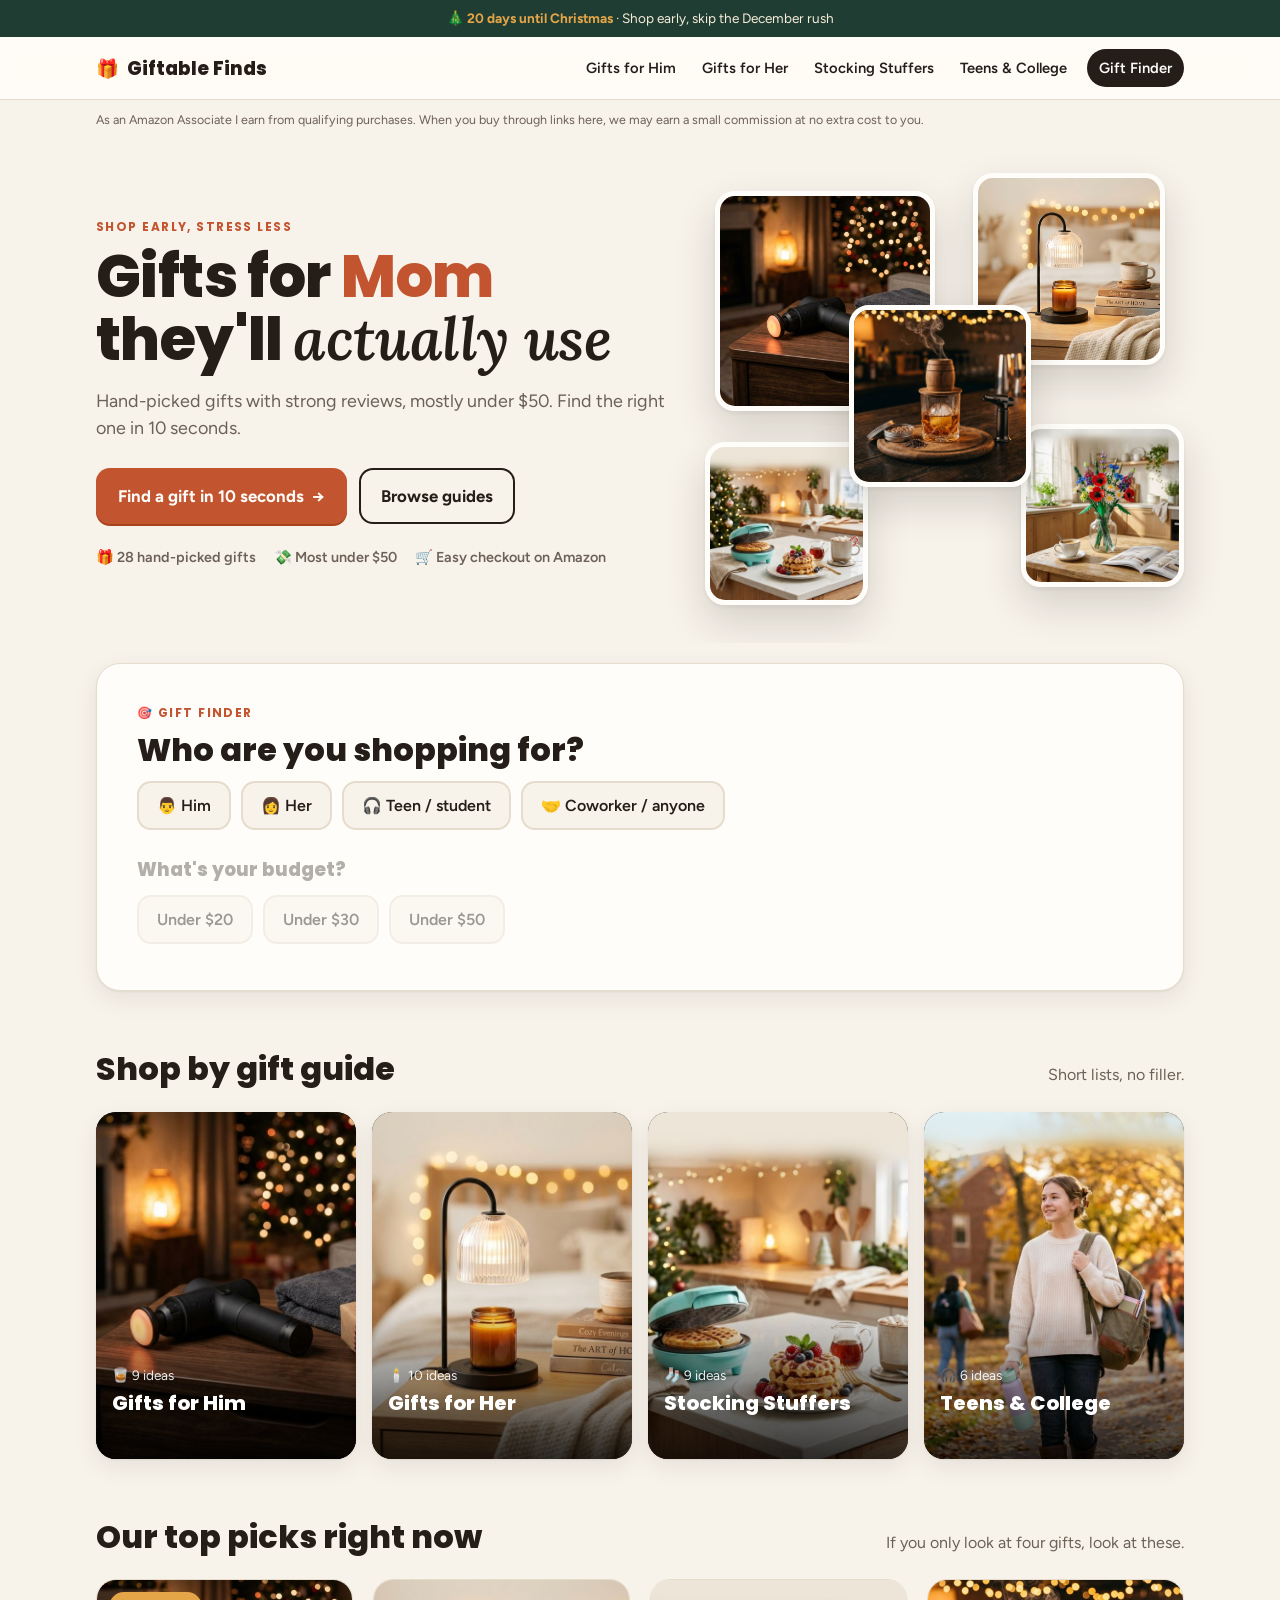
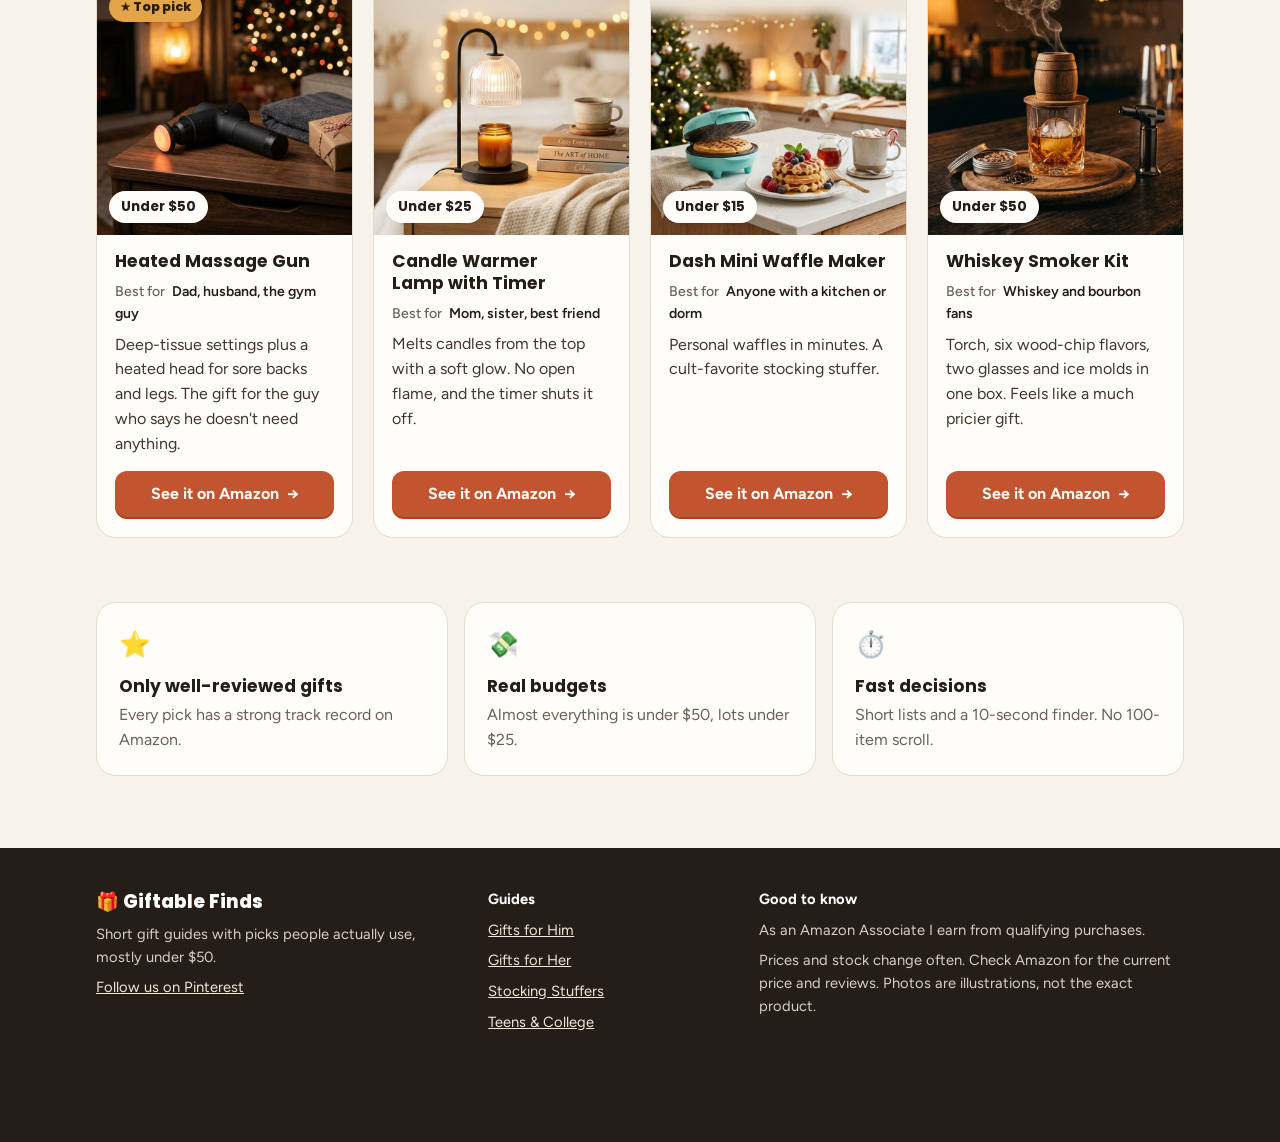
==== commit c98c027a: "Update whiskey glasses budget tier" ====
--- a/index.html
+++ b/index.html
@@ -74,7 +74,7 @@
   <section class="wrap">
     <div class="sec-head reveal"><h2>Our top picks right now</h2><p>If you only look at four gifts, look at these.</p></div>
     <div class="grid"><article class="card reveal" data-budget="50">
-  <a class="ph" href="https://www.amazon.com/dp/B0DB86TWRJ?tag=giftablefin0d-20" target="_blank" rel="sponsored noopener" data-out="massage">
+  <a class="ph" href="https://www.amazon.com/dp/B0DB86TWRJ?tag=giftablesite-20" target="_blank" rel="sponsored noopener" data-out="massage">
     <img src="img-massage.jpg" alt="Heated Massage Gun gift idea (illustration)" width="720" height="720" loading="lazy" data-pin-description="Heated Massage Gun: gift idea under $50">
     <span class="badge">★ Top pick</span><span class="tier">Under $50</span>
   </a>
@@ -82,10 +82,10 @@
     <h3>Heated Massage Gun</h3>
     <p class="who"><span>Best for</span> Dad, husband, the gym guy</p>
     <p class="blurb">Deep-tissue settings plus a heated head for sore backs and legs. The gift for the guy who says he doesn&#x27;t need anything.</p>
-    <a class="btn" href="https://www.amazon.com/dp/B0DB86TWRJ?tag=giftablefin0d-20" target="_blank" rel="sponsored noopener" data-out="massage">See it on Amazon <span class="arr">→</span></a>
+    <a class="btn" href="https://www.amazon.com/dp/B0DB86TWRJ?tag=giftablesite-20" target="_blank" rel="sponsored noopener" data-out="massage">See it on Amazon <span class="arr">→</span></a>
   </div>
 </article><article class="card reveal" data-budget="25">
-  <a class="ph" href="https://www.amazon.com/dp/B0CTJGJL2T?tag=giftablefin0d-20" target="_blank" rel="sponsored noopener" data-out="candle">
+  <a class="ph" href="https://www.amazon.com/dp/B0CTJGJL2T?tag=giftablesite-20" target="_blank" rel="sponsored noopener" data-out="candle">
     <img src="img-candle.jpg" alt="Candle Warmer Lamp with Timer gift idea (illustration)" width="720" height="720" loading="lazy" data-pin-description="Candle Warmer Lamp with Timer: gift idea under $25">
     <span class="tier">Under $25</span>
   </a>
@@ -93,10 +93,10 @@
     <h3>Candle Warmer Lamp with Timer</h3>
     <p class="who"><span>Best for</span> Mom, sister, best friend</p>
     <p class="blurb">Melts candles from the top with a soft glow. No open flame, and the timer shuts it off.</p>
-    <a class="btn" href="https://www.amazon.com/dp/B0CTJGJL2T?tag=giftablefin0d-20" target="_blank" rel="sponsored noopener" data-out="candle">See it on Amazon <span class="arr">→</span></a>
+    <a class="btn" href="https://www.amazon.com/dp/B0CTJGJL2T?tag=giftablesite-20" target="_blank" rel="sponsored noopener" data-out="candle">See it on Amazon <span class="arr">→</span></a>
   </div>
 </article><article class="card reveal" data-budget="15">
-  <a class="ph" href="https://www.amazon.com/dp/B010TCP3SC?tag=giftablefin0d-20" target="_blank" rel="sponsored noopener" data-out="waffle">
+  <a class="ph" href="https://www.amazon.com/dp/B010TCP3SC?tag=giftablesite-20" target="_blank" rel="sponsored noopener" data-out="waffle">
     <img src="img-waffle.jpg" alt="Dash Mini Waffle Maker gift idea (illustration)" width="720" height="720" loading="lazy" data-pin-description="Dash Mini Waffle Maker: gift idea under $15">
     <span class="tier">Under $15</span>
   </a>
@@ -104,10 +104,10 @@
     <h3>Dash Mini Waffle Maker</h3>
     <p class="who"><span>Best for</span> Anyone with a kitchen or dorm</p>
     <p class="blurb">Personal waffles in minutes. A cult-favorite stocking stuffer.</p>
-    <a class="btn" href="https://www.amazon.com/dp/B010TCP3SC?tag=giftablefin0d-20" target="_blank" rel="sponsored noopener" data-out="waffle">See it on Amazon <span class="arr">→</span></a>
+    <a class="btn" href="https://www.amazon.com/dp/B010TCP3SC?tag=giftablesite-20" target="_blank" rel="sponsored noopener" data-out="waffle">See it on Amazon <span class="arr">→</span></a>
   </div>
 </article><article class="card reveal" data-budget="50">
-  <a class="ph" href="https://www.amazon.com/dp/B0BJV68C17?tag=giftablefin0d-20" target="_blank" rel="sponsored noopener" data-out="whiskey-smoker">
+  <a class="ph" href="https://www.amazon.com/dp/B0BJV68C17?tag=giftablesite-20" target="_blank" rel="sponsored noopener" data-out="whiskey-smoker">
     <img src="img-whiskey-smoker.jpg" alt="Whiskey Smoker Kit gift idea (illustration)" width="720" height="720" loading="lazy" data-pin-description="Whiskey Smoker Kit: gift idea under $50">
     <span class="tier">Under $50</span>
   </a>
@@ -115,7 +115,7 @@
     <h3>Whiskey Smoker Kit</h3>
     <p class="who"><span>Best for</span> Whiskey and bourbon fans</p>
     <p class="blurb">Torch, six wood-chip flavors, two glasses and ice molds in one box. Feels like a much pricier gift.</p>
-    <a class="btn" href="https://www.amazon.com/dp/B0BJV68C17?tag=giftablefin0d-20" target="_blank" rel="sponsored noopener" data-out="whiskey-smoker">See it on Amazon <span class="arr">→</span></a>
+    <a class="btn" href="https://www.amazon.com/dp/B0BJV68C17?tag=giftablesite-20" target="_blank" rel="sponsored noopener" data-out="whiskey-smoker">See it on Amazon <span class="arr">→</span></a>
   </div>
 </article></div>
   </section>
@@ -133,7 +133,7 @@
 <div><p><strong>Good to know</strong></p><p>As an Amazon Associate I earn from qualifying purchases.</p><p>Prices and stock change often. Check Amazon for the current price and reviews. Photos are illustrations, not the exact product.</p></div>
 </div></footer>
 
-<script>window.GF={"massage":{"n":"Heated Massage Gun","u":"https://www.amazon.com/dp/B0DB86TWRJ?tag=giftablefin0d-20","i":"img-massage.jpg","t":"Under $50","b":50,"w":"Dad, husband, the gym guy","d":"Deep-tissue settings plus a heated head for sore backs and legs. The gift for the guy who says he doesn't need anything.","r":["him"]},"whiskey-smoker":{"n":"Whiskey Smoker Kit","u":"https://www.amazon.com/dp/B0BJV68C17?tag=giftablefin0d-20","i":"img-whiskey-smoker.jpg","t":"Under $50","b":50,"w":"Whiskey and bourbon fans","d":"Torch, six wood-chip flavors, two glasses and ice molds in one box. Feels like a much pricier gift.","r":["him"]},"whiskey-glasses":{"n":"Whiskey Glasses & Chilling Stones Set","u":"https://www.amazon.com/dp/B08F7L8S2R?tag=giftablefin0d-20","i":"img-whiskey-glasses.jpg","t":"Under $25","b":25,"w":"Boyfriend, groomsmen, dad","d":"Heavy rocks glasses plus granite stones that chill a pour without watering it down.","r":["him"]},"skillet":{"n":"Lodge 12\" Cast Iron Skillet","u":"https://www.amazon.com/dp/B00G2XGC88?tag=giftablefin0d-20","i":"img-skillet.jpg","t":"Under $40","b":40,"w":"The dad who cooks","d":"Pre-seasoned, goes stove to oven to grill, and lasts for decades.","r":["him"]},"beard":{"n":"Beard Grooming Kit","u":"https://www.amazon.com/dp/B078N1DBY9?tag=giftablefin0d-20","i":"img-beard.jpg","t":"Under $20","b":20,"w":"Any guy with a beard","d":"Wash, conditioner, oil, balm, comb, brush and scissors in a gift box. An easy stocking stuffer.","r":["him"]},"dopp":{"n":"Buffalo Leather Toiletry Bag","u":"https://www.amazon.com/dp/B01LK3VAGI?tag=giftablefin0d-20","i":"img-dopp.jpg","t":"Under $30","b":30,"w":"Guys who travel","d":"Rugged leather with a water-resistant lining. Gets better looking with age.","r":["him"]},"charger":{"n":"3-in-1 Wireless Charging Stand","u":"https://www.amazon.com/dp/B0CNTH3F7P?tag=giftablefin0d-20","i":"img-charger.jpg","t":"Under $20","b":20,"w":"iPhone + Apple Watch users","d":"Charges phone, watch and earbuds in one spot on the nightstand.","r":["him","teen","anyone"]},"thermometer":{"n":"Wireless Meat Thermometer","u":"https://www.amazon.com/dp/B08K2G5Y78?tag=giftablefin0d-20","i":"img-thermometer.jpg","t":"Under $40","b":40,"w":"Grill dads","d":"Checks the temp from his phone, so brisket and steak come out right without guessing.","r":["him"]},"beanie":{"n":"LED Bluetooth Beanie","u":"https://www.amazon.com/dp/B09FFB6T63?tag=giftablefin0d-20","i":"img-beanie.jpg","t":"Under $20","b":20,"w":"Runners, dog walkers","d":"A warm knit hat with a built-in headlamp and headphones.","r":["him","teen"]},"candle":{"n":"Candle Warmer Lamp with Timer","u":"https://www.amazon.com/dp/B0CTJGJL2T?tag=giftablefin0d-20","i":"img-candle.jpg","t":"Under $25","b":25,"w":"Mom, sister, best friend","d":"Melts candles from the top with a soft glow. No open flame, and the timer shuts it off.","r":["her","anyone"]},"hoodie":{"n":"Wearable Blanket Hoodie","u":"https://www.amazon.com/dp/B0BX92ZT75?tag=giftablefin0d-20","i":"img-hoodie.jpg","t":"Under $30","b":30,"w":"The mom who's always cold","d":"Oversized sherpa-lined hoodie she'll live in all winter.","r":["her"]},"blanket":{"n":"Heated Throw Blanket","u":"https://www.amazon.com/dp/B0BZR6YBHK?tag=giftablefin0d-20","i":"img-blanket.jpg","t":"Under $40","b":40,"w":"Anyone who loves cozy nights","d":"Soft flannel throw with fast heat-up, several heat levels and an auto-off timer.","r":["her","anyone"]},"eyemask":{"n":"RENPHO Heated Eye Massager","u":"https://www.amazon.com/dp/B07SM61FCT?tag=giftablefin0d-20","i":"img-eyemask.jpg","t":"Under $50","b":50,"w":"Self-care lovers","d":"Gentle heat and massage around the eyes. A spa night she can have at home.","r":["her"]},"slippers":{"n":"Memory Foam Slippers","u":"https://www.amazon.com/dp/B08V4WH3DS?tag=giftablefin0d-20","i":"img-slippers.jpg","t":"Under $20","b":20,"w":"Mom, grandma","d":"Plush memory foam slippers she'll wear every morning.","r":["her"]},"neckmassager":{"n":"Shiatsu Neck & Shoulder Massager","u":"https://www.amazon.com/dp/B0DHL5WS49?tag=giftablefin0d-20","i":"img-neckmassager.jpg","t":"Under $30","b":30,"w":"Desk workers, busy moms","d":"Kneading nodes with soothing heat that drape over the neck and shoulders.","r":["her"]},"sleep":{"n":"Bluetooth Sleep Headphones Headband","u":"https://www.amazon.com/dp/B07SHBQY7Z?tag=giftablefin0d-20","i":"img-sleep.jpg","t":"Under $20","b":20,"w":"Podcast-to-sleep people","d":"Soft headband with thin speakers that stay comfy even for side sleepers.","r":["her","teen"]},"flowers":{"n":"LEGO Botanicals Wildflower Bouquet","u":"https://www.amazon.com/dp/B0BGQL5B3Q?tag=giftablefin0d-20","i":"img-flowers.jpg","t":"Under $50","b":50,"w":"Adults who like a calm build","d":"A relaxing build that turns into flowers that never wilt.","r":["her"]},"tumbler":{"n":"40 oz Insulated Tumbler with Handle","u":"https://www.amazon.com/dp/B0BHBP1X1B?tag=giftablefin0d-20","i":"img-tumbler.jpg","t":"Under $20","b":20,"w":"Her, coworkers","d":"Big insulated tumbler with a handle and straw that keeps drinks cold for hours.","r":["her","anyone"]},"wine":{"n":"Electric Wine Opener Gift Set","u":"https://www.amazon.com/dp/B0D3KSJ75G?tag=giftablefin0d-20","i":"img-wine.jpg","t":"Under $30","b":30,"w":"Hosts, wine lovers","d":"Rechargeable opener plus vacuum pump, foil cutter, aerator and stoppers.","r":["her","anyone"]},"burts":{"n":"Burt's Bees Gift Set","u":"https://www.amazon.com/dp/B00VK5SG46?tag=giftablefin0d-20","i":"img-burts.jpg","t":"Under $25","b":25,"w":"Teachers, coworkers","d":"Six skin-care classics in a giftable tin.","r":["anyone"]},"waffle":{"n":"Dash Mini Waffle Maker","u":"https://www.amazon.com/dp/B010TCP3SC?tag=giftablefin0d-20","i":"img-waffle.jpg","t":"Under $15","b":15,"w":"Anyone with a kitchen or dorm","d":"Personal waffles in minutes. A cult-favorite stocking stuffer.","r":["teen","anyone"]},"handwarmers":{"n":"Rechargeable Hand Warmers (2-Pack)","u":"https://www.amazon.com/dp/B0CG65PYBV?tag=giftablefin0d-20","i":"img-handwarmers.jpg","t":"Under $20","b":20,"w":"Cold-hands people","d":"USB-rechargeable warmers for cold walks, games and commutes.","r":["anyone"]},"readinglight":{"n":"Rechargeable Neck Reading Light","u":"https://www.amazon.com/dp/B07WNRN9WQ?tag=giftablefin0d-20","i":"img-readinglight.jpg","t":"Under $20","b":20,"w":"Book lovers","d":"Bendable light that sits around the neck so you can read in bed without a lamp.","r":["teen","anyone"]},"mugwarmer":{"n":"Coffee Mug Warmer","u":"https://www.amazon.com/dp/B0CC8DS2S5?tag=giftablefin0d-20","i":"img-mugwarmer.jpg","t":"Under $20","b":20,"w":"Coffee drinkers, coworkers","d":"Keeps coffee warm on the desk. No more microwaving.","r":["anyone"]},"speaker":{"n":"Waterproof Shower Speaker","u":"https://www.amazon.com/dp/B0DB18QHMS?tag=giftablefin0d-20","i":"img-speaker.jpg","t":"Under $25","b":25,"w":"Teens, music lovers","d":"Waterproof Bluetooth speaker for shower concerts.","r":["teen"]},"lapdesk":{"n":"Cushioned Laptop Lap Desk","u":"https://www.amazon.com/dp/B07W7SZJ25?tag=giftablefin0d-20","i":"img-lapdesk.jpg","t":"Under $30","b":30,"w":"College students","d":"Fits laptops up to 15.6\", with a cushion and a storage pocket. Homework from bed.","r":["teen"]},"bottle":{"n":"Owala FreeSip Water Bottle (24 oz)","u":"https://www.amazon.com/dp/B0BZYCJK89?tag=giftablefin0d-20","i":"img-bottle.jpg","t":"Under $30","b":30,"w":"Teens, students","d":"Sip through the straw or swig from the spout, and the lid locks for backpacks.","r":["teen"]},"projector":{"n":"Aurora Galaxy Projector","u":"https://www.amazon.com/dp/B0B4518KC2?tag=giftablefin0d-20","i":"img-projector.jpg","t":"Under $50","b":50,"w":"Teens' bedrooms","d":"Turns a ceiling into moving northern lights.","r":["teen"]}};</script>
+<script>window.GF={"massage":{"n":"Heated Massage Gun","u":"https://www.amazon.com/dp/B0DB86TWRJ?tag=giftablesite-20","i":"img-massage.jpg","t":"Under $50","b":50,"w":"Dad, husband, the gym guy","d":"Deep-tissue settings plus a heated head for sore backs and legs. The gift for the guy who says he doesn't need anything.","r":["him"]},"whiskey-smoker":{"n":"Whiskey Smoker Kit","u":"https://www.amazon.com/dp/B0BJV68C17?tag=giftablesite-20","i":"img-whiskey-smoker.jpg","t":"Under $50","b":50,"w":"Whiskey and bourbon fans","d":"Torch, six wood-chip flavors, two glasses and ice molds in one box. Feels like a much pricier gift.","r":["him"]},"whiskey-glasses":{"n":"Whiskey Glasses & Chilling Stones Set","u":"https://www.amazon.com/dp/B08F7L8S2R?tag=giftablesite-20","i":"img-whiskey-glasses.jpg","t":"Under $30","b":30,"w":"Boyfriend, groomsmen, dad","d":"Heavy rocks glasses plus granite stones that chill a pour without watering it down.","r":["him"]},"skillet":{"n":"Lodge 12\" Cast Iron Skillet","u":"https://www.amazon.com/dp/B00G2XGC88?tag=giftablesite-20","i":"img-skillet.jpg","t":"Under $40","b":40,"w":"The dad who cooks","d":"Pre-seasoned, goes stove to oven to grill, and lasts for decades.","r":["him"]},"beard":{"n":"Beard Grooming Kit","u":"https://www.amazon.com/dp/B078N1DBY9?tag=giftablesite-20","i":"img-beard.jpg","t":"Under $20","b":20,"w":"Any guy with a beard","d":"Wash, conditioner, oil, balm, comb, brush and scissors in a gift box. An easy stocking stuffer.","r":["him"]},"dopp":{"n":"Buffalo Leather Toiletry Bag","u":"https://www.amazon.com/dp/B01LK3VAGI?tag=giftablesite-20","i":"img-dopp.jpg","t":"Under $30","b":30,"w":"Guys who travel","d":"Rugged leather with a water-resistant lining. Gets better looking with age.","r":["him"]},"charger":{"n":"3-in-1 Wireless Charging Stand","u":"https://www.amazon.com/dp/B0CNTH3F7P?tag=giftablesite-20","i":"img-charger.jpg","t":"Under $20","b":20,"w":"iPhone + Apple Watch users","d":"Charges phone, watch and earbuds in one spot on the nightstand.","r":["him","teen","anyone"]},"thermometer":{"n":"Wireless Meat Thermometer","u":"https://www.amazon.com/dp/B08K2G5Y78?tag=giftablesite-20","i":"img-thermometer.jpg","t":"Under $40","b":40,"w":"Grill dads","d":"Checks the temp from his phone, so brisket and steak come out right without guessing.","r":["him"]},"beanie":{"n":"LED Bluetooth Beanie","u":"https://www.amazon.com/dp/B09FFB6T63?tag=giftablesite-20","i":"img-beanie.jpg","t":"Under $20","b":20,"w":"Runners, dog walkers","d":"A warm knit hat with a built-in headlamp and headphones.","r":["him","teen"]},"candle":{"n":"Candle Warmer Lamp with Timer","u":"https://www.amazon.com/dp/B0CTJGJL2T?tag=giftablesite-20","i":"img-candle.jpg","t":"Under $25","b":25,"w":"Mom, sister, best friend","d":"Melts candles from the top with a soft glow. No open flame, and the timer shuts it off.","r":["her","anyone"]},"hoodie":{"n":"Wearable Blanket Hoodie","u":"https://www.amazon.com/dp/B0BX92ZT75?tag=giftablesite-20","i":"img-hoodie.jpg","t":"Under $30","b":30,"w":"The mom who's always cold","d":"Oversized sherpa-lined hoodie she'll live in all winter.","r":["her"]},"blanket":{"n":"Heated Throw Blanket","u":"https://www.amazon.com/dp/B0BZR6YBHK?tag=giftablesite-20","i":"img-blanket.jpg","t":"Under $40","b":40,"w":"Anyone who loves cozy nights","d":"Soft flannel throw with fast heat-up, several heat levels and an auto-off timer.","r":["her","anyone"]},"eyemask":{"n":"RENPHO Heated Eye Massager","u":"https://www.amazon.com/dp/B07SM61FCT?tag=giftablesite-20","i":"img-eyemask.jpg","t":"Under $50","b":50,"w":"Self-care lovers","d":"Gentle heat and massage around the eyes. A spa night she can have at home.","r":["her"]},"slippers":{"n":"Memory Foam Slippers","u":"https://www.amazon.com/dp/B08V4WH3DS?tag=giftablesite-20","i":"img-slippers.jpg","t":"Under $20","b":20,"w":"Mom, grandma","d":"Plush memory foam slippers she'll wear every morning.","r":["her"]},"neckmassager":{"n":"Shiatsu Neck & Shoulder Massager","u":"https://www.amazon.com/dp/B0DHL5WS49?tag=giftablesite-20","i":"img-neckmassager.jpg","t":"Under $30","b":30,"w":"Desk workers, busy moms","d":"Kneading nodes with soothing heat that drape over the neck and shoulders.","r":["her"]},"sleep":{"n":"Bluetooth Sleep Headphones Headband","u":"https://www.amazon.com/dp/B07SHBQY7Z?tag=giftablesite-20","i":"img-sleep.jpg","t":"Under $20","b":20,"w":"Podcast-to-sleep people","d":"Soft headband with thin speakers that stay comfy even for side sleepers.","r":["her","teen"]},"flowers":{"n":"LEGO Botanicals Wildflower Bouquet","u":"https://www.amazon.com/dp/B0BGQL5B3Q?tag=giftablesite-20","i":"img-flowers.jpg","t":"Under $50","b":50,"w":"Adults who like a calm build","d":"A relaxing build that turns into flowers that never wilt.","r":["her"]},"tumbler":{"n":"40 oz Insulated Tumbler with Handle","u":"https://www.amazon.com/dp/B0BHBP1X1B?tag=giftablesite-20","i":"img-tumbler.jpg","t":"Under $20","b":20,"w":"Her, coworkers","d":"Big insulated tumbler with a handle and straw that keeps drinks cold for hours.","r":["her","anyone"]},"wine":{"n":"Electric Wine Opener Gift Set","u":"https://www.amazon.com/dp/B0D3KSJ75G?tag=giftablesite-20","i":"img-wine.jpg","t":"Under $30","b":30,"w":"Hosts, wine lovers","d":"Rechargeable opener plus vacuum pump, foil cutter, aerator and stoppers.","r":["her","anyone"]},"burts":{"n":"Burt's Bees Gift Set","u":"https://www.amazon.com/dp/B00VK5SG46?tag=giftablesite-20","i":"img-burts.jpg","t":"Under $25","b":25,"w":"Teachers, coworkers","d":"Six skin-care classics in a giftable tin.","r":["anyone"]},"waffle":{"n":"Dash Mini Waffle Maker","u":"https://www.amazon.com/dp/B010TCP3SC?tag=giftablesite-20","i":"img-waffle.jpg","t":"Under $15","b":15,"w":"Anyone with a kitchen or dorm","d":"Personal waffles in minutes. A cult-favorite stocking stuffer.","r":["teen","anyone"]},"handwarmers":{"n":"Rechargeable Hand Warmers (2-Pack)","u":"https://www.amazon.com/dp/B0CG65PYBV?tag=giftablesite-20","i":"img-handwarmers.jpg","t":"Under $20","b":20,"w":"Cold-hands people","d":"USB-rechargeable warmers for cold walks, games and commutes.","r":["anyone"]},"readinglight":{"n":"Rechargeable Neck Reading Light","u":"https://www.amazon.com/dp/B07WNRN9WQ?tag=giftablesite-20","i":"img-readinglight.jpg","t":"Under $20","b":20,"w":"Book lovers","d":"Bendable light that sits around the neck so you can read in bed without a lamp.","r":["teen","anyone"]},"mugwarmer":{"n":"Coffee Mug Warmer","u":"https://www.amazon.com/dp/B0CC8DS2S5?tag=giftablesite-20","i":"img-mugwarmer.jpg","t":"Under $20","b":20,"w":"Coffee drinkers, coworkers","d":"Keeps coffee warm on the desk. No more microwaving.","r":["anyone"]},"speaker":{"n":"Waterproof Shower Speaker","u":"https://www.amazon.com/dp/B0DB18QHMS?tag=giftablesite-20","i":"img-speaker.jpg","t":"Under $25","b":25,"w":"Teens, music lovers","d":"Waterproof Bluetooth speaker for shower concerts.","r":["teen"]},"lapdesk":{"n":"Cushioned Laptop Lap Desk","u":"https://www.amazon.com/dp/B07W7SZJ25?tag=giftablesite-20","i":"img-lapdesk.jpg","t":"Under $30","b":30,"w":"College students","d":"Fits laptops up to 15.6\", with a cushion and a storage pocket. Homework from bed.","r":["teen"]},"bottle":{"n":"Owala FreeSip Water Bottle (24 oz)","u":"https://www.amazon.com/dp/B0BZYCJK89?tag=giftablesite-20","i":"img-bottle.jpg","t":"Under $30","b":30,"w":"Teens, students","d":"Sip through the straw or swig from the spout, and the lid locks for backpacks.","r":["teen"]},"projector":{"n":"Aurora Galaxy Projector","u":"https://www.amazon.com/dp/B0B4518KC2?tag=giftablesite-20","i":"img-projector.jpg","t":"Under $50","b":50,"w":"Teens' bedrooms","d":"Turns a ceiling into moving northern lights.","r":["teen"]}};</script>
 <script src="app.js?v=2" defer></script>
 <script async defer src="https://assets.pinterest.com/js/pinit.js" data-pin-hover="true"></script>
 </body></html>
